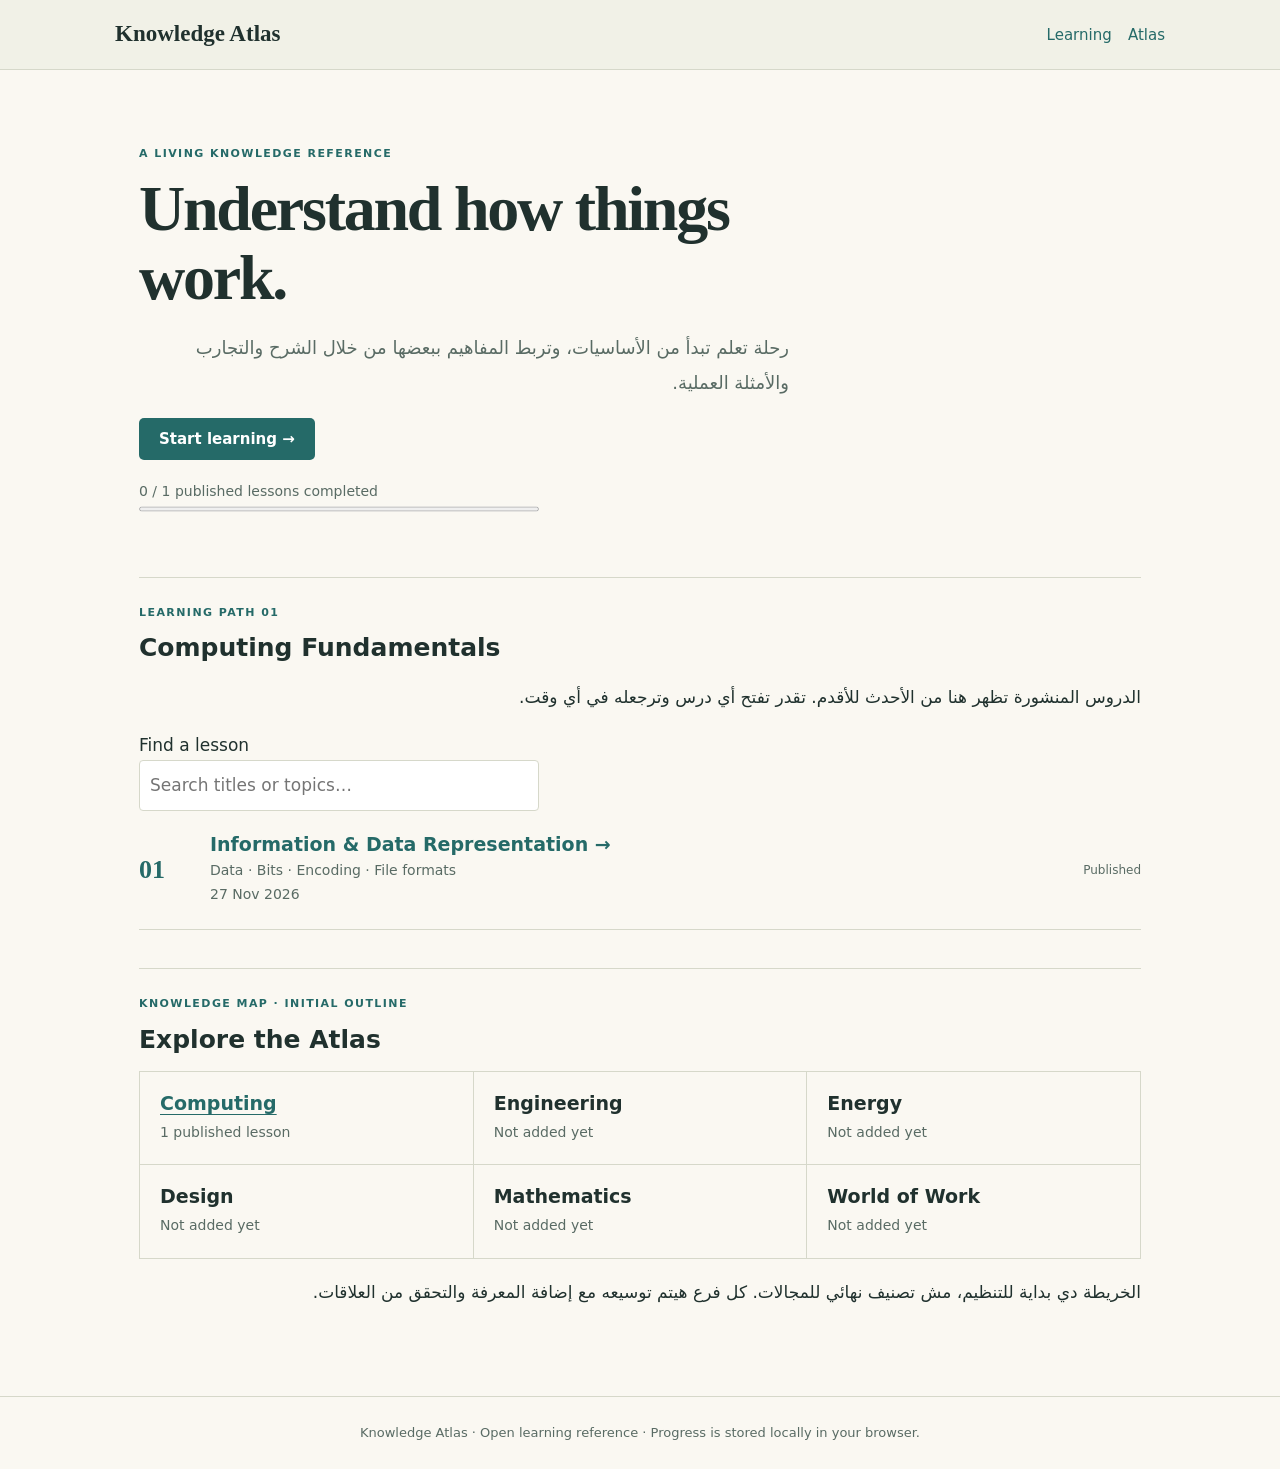
==== index.html @ 77165da5 "Launch Knowledge Atlas reading portal" ====
<!doctype html>
<html lang="en"><head><meta charset="utf-8"><meta name="viewport" content="width=device-width, initial-scale=1"><title>Knowledge Atlas</title><link rel="stylesheet" href="style.css"></head>
<body><header><a class="brand" href="index.html">Knowledge Atlas</a><nav><a href="#lessons">Learning</a> &nbsp; <a href="#atlas">Atlas</a></nav></header>
<main><div class="hero"><p class="eyebrow">A LIVING KNOWLEDGE REFERENCE</p><h1>Understand how things work.</h1><p class="lead" dir="rtl" lang="ar">رحلة تعلم تبدأ من الأساسيات، وتربط المفاهيم ببعضها من خلال الشرح والتجارب والأمثلة العملية.</p><a class="primary" id="continue" href="lessons/information-data.html">Start learning →</a><div class="progress"><span id="progressText">0 / 1 published lessons completed</span><progress id="progress" max="1" value="0"></progress></div></div>
<section id="lessons"><p class="eyebrow">LEARNING PATH 01</p><h2>Computing Fundamentals</h2><p dir="rtl" lang="ar">الدروس المنشورة تظهر هنا من الأحدث للأقدم. تقدر تفتح أي درس وترجعله في أي وقت.</p><label for="search">Find a lesson</label><br><input type="search" id="search" placeholder="Search titles or topics…"><div id="published">
<article class="lesson-row" data-keywords="information data representation bit byte binary encoding utf-8 file format raster vector svg png"><span class="num">01</span><div><h3><a href="lessons/information-data.html">Information & Data Representation →</a></h3><p>Data · Bits · Encoding · File formats</p><p><time datetime="2026-11-27">27 Nov 2026</time></p></div><span class="tag" id="lessonStatus">Published</span></article></div><p id="empty" hidden>No matching published lesson.</p></section>
<section id="atlas"><p class="eyebrow">KNOWLEDGE MAP · INITIAL OUTLINE</p><h2>Explore the Atlas</h2><div class="map"><div><h3><a href="#lessons">Computing</a></h3><p>1 published lesson</p></div><div><h3>Engineering</h3><p>Not added yet</p></div><div><h3>Energy</h3><p>Not added yet</p></div><div><h3>Design</h3><p>Not added yet</p></div><div><h3>Mathematics</h3><p>Not added yet</p></div><div><h3>World of Work</h3><p>Not added yet</p></div></div><p dir="rtl" lang="ar">الخريطة دي بداية للتنظيم، مش تصنيف نهائي للمجالات. كل فرع هيتم توسيعه مع إضافة المعرفة والتحقق من العلاقات.</p></section>
</main><footer>Knowledge Atlas · Open learning reference · Progress is stored locally in your browser.</footer>
<script>try{if(localStorage.getItem('ka:cf01')==='done'){document.querySelector('#progress').value=1;document.querySelector('#progressText').textContent='1 / 1 published lessons completed';document.querySelector('#lessonStatus').textContent='Completed ✓';document.querySelector('#continue').textContent='Revisit lesson →'}}catch(e){}const q=document.querySelector('#search'),rows=[...document.querySelectorAll('.lesson-row')];q.addEventListener('input',()=>{let v=q.value.trim().toLowerCase();for(const r of rows)r.hidden=!(r.textContent+' '+r.dataset.keywords).toLowerCase().includes(v);document.querySelector('#empty').hidden=rows.some(r=>!r.hidden)});</script>
</body></html>
---- style.css ----
:root{color-scheme:light;--ink:#20312e;--muted:#596b64;--paper:#faf8f2;--line:#d6d8ca;--accent:#256a68;--wash:#e8efea;--gold:#ac7833}*{box-sizing:border-box}body{margin:0;background:var(--paper);color:var(--ink);font:17px/1.7 system-ui,"Segoe UI",Tahoma,Arial,sans-serif}a{color:var(--accent);text-underline-offset:4px}a:hover{text-decoration-thickness:2px}header{display:flex;justify-content:space-between;align-items:center;gap:1rem;padding:20px max(24px,calc((100vw - 1050px)/2));border-bottom:1px solid var(--line);background:#f1f1e7}header a{text-decoration:none;font-size:15px}.brand{font:700 23px Georgia,serif;color:var(--ink)}main{max-width:1050px;margin:auto;padding:40px 24px 70px}.lesson{max-width:850px}.eyebrow{letter-spacing:.13em;font-size:11px;font-weight:800;color:var(--accent);margin:0 0 10px}h1,h2,h3{line-height:1.25;margin:0 0 16px}h1{font:700 clamp(38px,6vw,64px)/1.08 Georgia,serif;letter-spacing:-.035em}h2{font-size:25px}h3{font-size:19px}.intro{font-size:19px;color:#41564d;max-width:720px}p[dir=rtl]{text-align:right;line-height:1.95}section{margin-top:38px;padding-top:26px;border-top:1px solid var(--line)}.crumb{font-size:13px;color:var(--muted);margin-bottom:20px}.scene,.compare{display:flex;align-items:center;justify-content:space-around;gap:16px;padding:24px;background:var(--wash);margin:24px 0}.scene>div{text-align:center}.reading{background:#253e36;color:white;padding:12px 18px;border-radius:7px}.reading span{display:block;font-size:10px;letter-spacing:.12em}.reading strong{font:700 32px monospace}.arrow{font-size:25px;color:var(--accent)}small,figcaption{color:var(--muted);font-size:13px}dl{border-left:3px solid var(--accent);padding-left:18px;margin:24px 0}dt{font-weight:750;color:var(--accent)}dd{margin:0 0 16px}.demo{border-block:1px solid var(--line);background:#f1f1e7;padding:20px;margin:24px 0}.bits{display:grid;grid-template-columns:repeat(8,minmax(0,1fr));gap:6px}.bits button{padding:12px 0;font:700 clamp(18px,4vw,29px) monospace;background:#fff;color:var(--ink);border:1px solid #aabbb2;border-radius:4px}.bits button[aria-pressed=true]{background:var(--accent);color:white}.result{font-weight:700}output{font-size:26px;color:var(--accent)}table{border-collapse:collapse;width:100%;font-size:15px}th,td{padding:12px 8px;text-align:left;border-bottom:1px solid var(--line)}th{background:var(--wash)}code{font-family:monospace}figure{margin:0;text-align:center}.compare figure{flex:1}.compare svg,.pixel{width:100%;max-width:130px;aspect-ratio:1;display:block;margin:0 auto 12px}.pixel{background:repeating-linear-gradient(0deg,transparent 0 15px,#faf8f2 15px 16px),repeating-linear-gradient(90deg,transparent 0 15px,#faf8f2 15px 16px);position:relative;width:128px;height:128px}.pixel:before{content:"";position:absolute;inset:0;background:#256a68;clip-path:polygon(25% 12.5%,75% 12.5%,75% 25%,87.5% 25%,87.5% 75%,75% 75%,75% 87.5%,25% 87.5%,25% 75%,12.5% 75%,12.5% 25%,25% 25%);z-index:0}.pixel:after{content:"";position:absolute;inset:0;background:inherit}details{padding:14px 0;border-bottom:1px solid var(--line)}summary{cursor:pointer;font-weight:650}button,.primary{font:650 15px system-ui;background:var(--accent);color:white;border:0;border-radius:5px;padding:12px 20px;cursor:pointer;display:inline-block;text-decoration:none}button:focus-visible,a:focus-visible,summary:focus-visible{outline:3px solid var(--gold);outline-offset:3px}.finish{margin-top:36px;display:flex;align-items:center;gap:18px;flex-wrap:wrap}.finish p{width:100%;margin:0}.hero{padding:35px 0 25px}.hero h1{max-width:700px}.lead{max-width:650px;color:var(--muted);font-size:18px}.lesson-row{display:grid;grid-template-columns:55px 1fr auto;align-items:center;gap:16px;padding:22px 0;border-bottom:1px solid var(--line)}.lesson-row h3{margin:0 0 3px}.lesson-row a{text-decoration:none}.lesson-row p{margin:0;font-size:14px;color:var(--muted)}.num{font:700 26px Georgia,serif;color:var(--accent)}.tag{font-size:12px;color:var(--muted)}.map{display:grid;grid-template-columns:repeat(3,1fr);gap:1px;background:var(--line);border:1px solid var(--line)}.map>div{background:var(--paper);padding:20px}.map h3{margin:0 0 5px}.map p{margin:0;color:var(--muted);font-size:14px}.progress{margin-top:20px;font-size:14px;color:var(--muted)}progress{display:block;width:100%;max-width:400px;height:10px;accent-color:var(--accent)}input[type=search]{font:inherit;max-width:100%;width:400px;padding:10px;border:1px solid var(--line);border-radius:4px;background:white}footer{border-top:1px solid var(--line);padding:25px;text-align:center;font-size:13px;color:var(--muted)}@media(max-width:600px){header{padding:14px 18px}main{padding:25px 18px 50px}.scene{flex-direction:column}.scene .arrow{transform:rotate(90deg)}.map{grid-template-columns:1fr 1fr}.lesson-row{grid-template-columns:35px 1fr}.lesson-row .tag{grid-column:2}.bits{gap:3px}.demo{padding:14px}.compare{padding:12px;gap:8px}th,td{font-size:13px}.hero{padding-top:10px}}
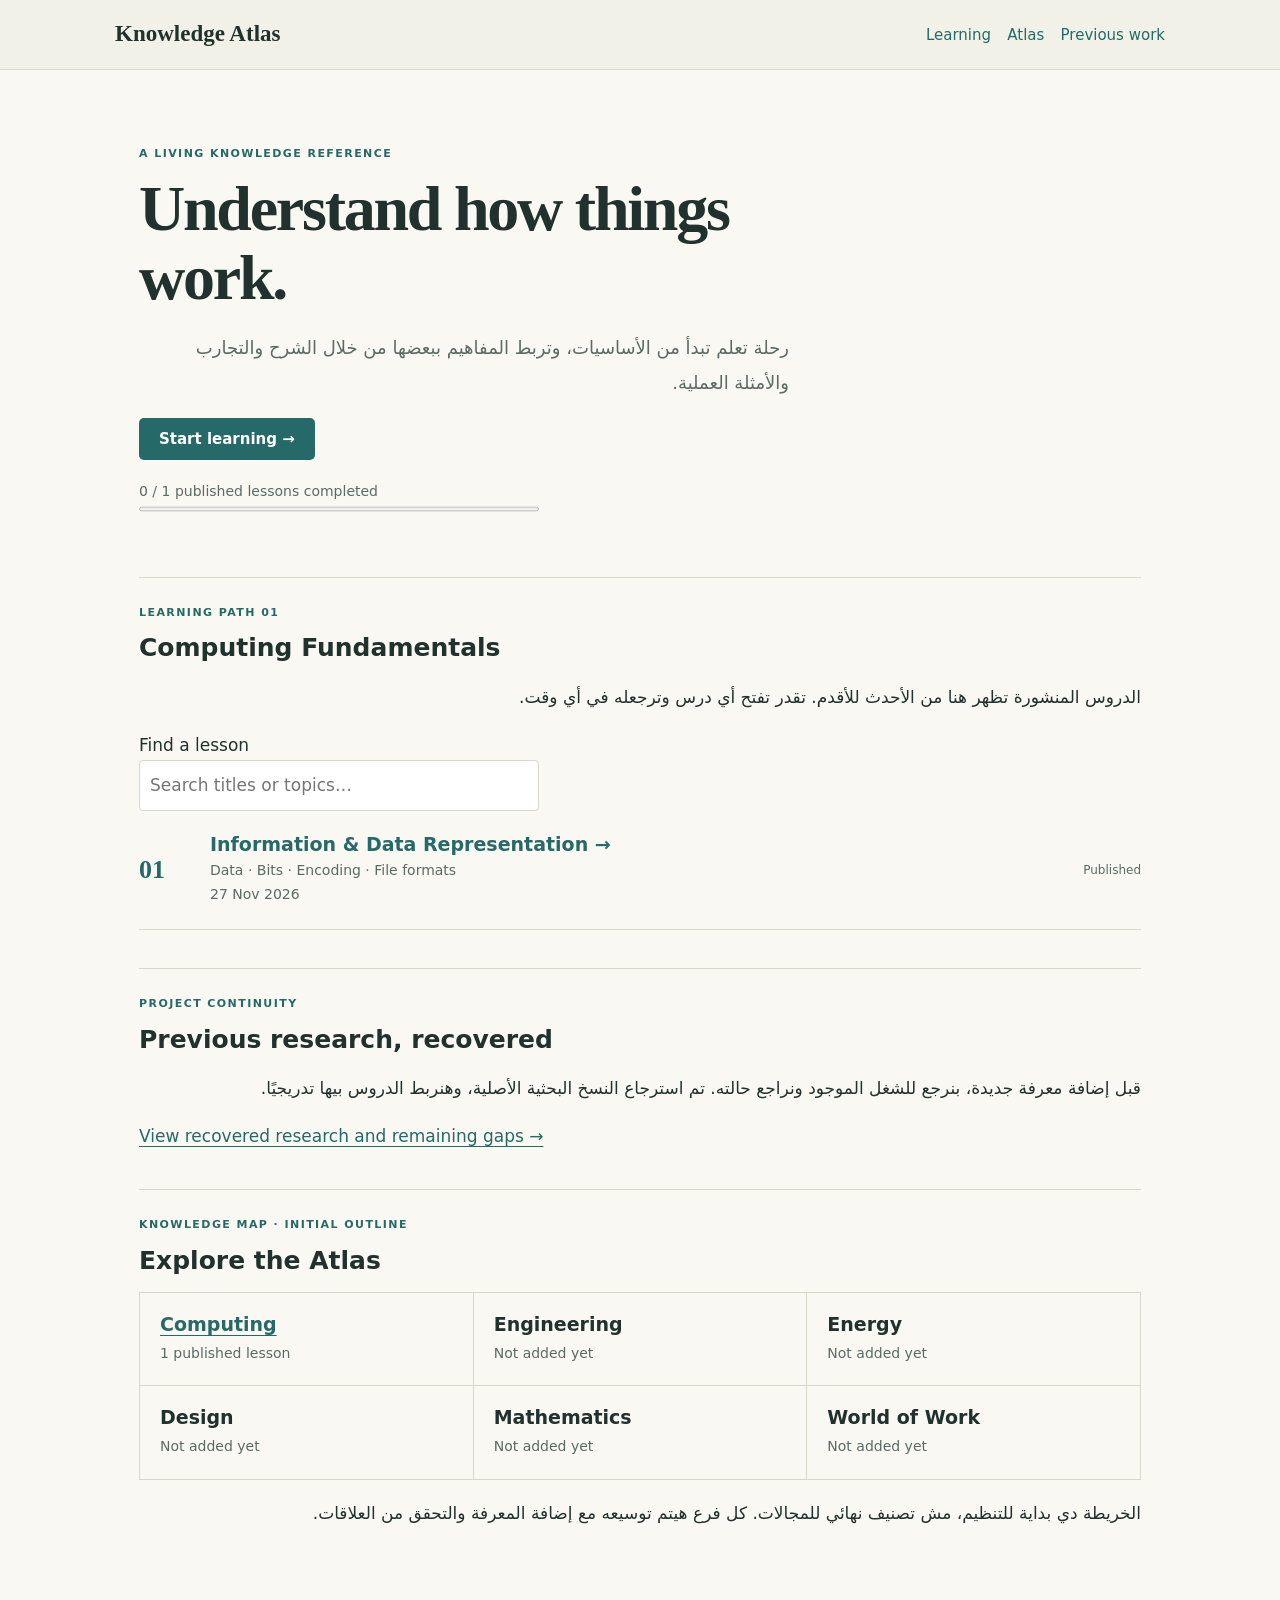
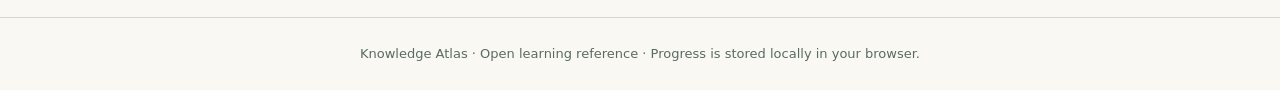
==== commit f2cef645: "Expose continuity record from the learning homepage" ====
--- a/index.html
+++ b/index.html
@@ -1,10 +1,10 @@
 <!doctype html>
 <html lang="en"><head><meta charset="utf-8"><meta name="viewport" content="width=device-width, initial-scale=1"><title>Knowledge Atlas</title><link rel="stylesheet" href="style.css"></head>
-<body><header><a class="brand" href="index.html">Knowledge Atlas</a><nav><a href="#lessons">Learning</a> &nbsp; <a href="#atlas">Atlas</a></nav></header>
+<body><header><a class="brand" href="index.html">Knowledge Atlas</a><nav><a href="#lessons">Learning</a> &nbsp; <a href="#atlas">Atlas</a> &nbsp; <a href="recovery.html">Previous work</a></nav></header>
 <main><div class="hero"><p class="eyebrow">A LIVING KNOWLEDGE REFERENCE</p><h1>Understand how things work.</h1><p class="lead" dir="rtl" lang="ar">رحلة تعلم تبدأ من الأساسيات، وتربط المفاهيم ببعضها من خلال الشرح والتجارب والأمثلة العملية.</p><a class="primary" id="continue" href="lessons/information-data.html">Start learning →</a><div class="progress"><span id="progressText">0 / 1 published lessons completed</span><progress id="progress" max="1" value="0"></progress></div></div>
 <section id="lessons"><p class="eyebrow">LEARNING PATH 01</p><h2>Computing Fundamentals</h2><p dir="rtl" lang="ar">الدروس المنشورة تظهر هنا من الأحدث للأقدم. تقدر تفتح أي درس وترجعله في أي وقت.</p><label for="search">Find a lesson</label><br><input type="search" id="search" placeholder="Search titles or topics…"><div id="published">
 <article class="lesson-row" data-keywords="information data representation bit byte binary encoding utf-8 file format raster vector svg png"><span class="num">01</span><div><h3><a href="lessons/information-data.html">Information & Data Representation →</a></h3><p>Data · Bits · Encoding · File formats</p><p><time datetime="2026-11-27">27 Nov 2026</time></p></div><span class="tag" id="lessonStatus">Published</span></article></div><p id="empty" hidden>No matching published lesson.</p></section>
-<section id="atlas"><p class="eyebrow">KNOWLEDGE MAP · INITIAL OUTLINE</p><h2>Explore the Atlas</h2><div class="map"><div><h3><a href="#lessons">Computing</a></h3><p>1 published lesson</p></div><div><h3>Engineering</h3><p>Not added yet</p></div><div><h3>Energy</h3><p>Not added yet</p></div><div><h3>Design</h3><p>Not added yet</p></div><div><h3>Mathematics</h3><p>Not added yet</p></div><div><h3>World of Work</h3><p>Not added yet</p></div></div><p dir="rtl" lang="ar">الخريطة دي بداية للتنظيم، مش تصنيف نهائي للمجالات. كل فرع هيتم توسيعه مع إضافة المعرفة والتحقق من العلاقات.</p></section>
+<section id="continuity"><p class="eyebrow">PROJECT CONTINUITY</p><h2>Previous research, recovered</h2><p dir="rtl" lang="ar">قبل إضافة معرفة جديدة، بنرجع للشغل الموجود ونراجع حالته. تم استرجاع النسخ البحثية الأصلية، وهنربط الدروس بيها تدريجيًا.</p><a href="recovery.html">View recovered research and remaining gaps →</a></section><section id="atlas"><p class="eyebrow">KNOWLEDGE MAP · INITIAL OUTLINE</p><h2>Explore the Atlas</h2><div class="map"><div><h3><a href="#lessons">Computing</a></h3><p>1 published lesson</p></div><div><h3>Engineering</h3><p>Not added yet</p></div><div><h3>Energy</h3><p>Not added yet</p></div><div><h3>Design</h3><p>Not added yet</p></div><div><h3>Mathematics</h3><p>Not added yet</p></div><div><h3>World of Work</h3><p>Not added yet</p></div></div><p dir="rtl" lang="ar">الخريطة دي بداية للتنظيم، مش تصنيف نهائي للمجالات. كل فرع هيتم توسيعه مع إضافة المعرفة والتحقق من العلاقات.</p></section>
 </main><footer>Knowledge Atlas · Open learning reference · Progress is stored locally in your browser.</footer>
 <script>try{if(localStorage.getItem('ka:cf01')==='done'){document.querySelector('#progress').value=1;document.querySelector('#progressText').textContent='1 / 1 published lessons completed';document.querySelector('#lessonStatus').textContent='Completed ✓';document.querySelector('#continue').textContent='Revisit lesson →'}}catch(e){}const q=document.querySelector('#search'),rows=[...document.querySelectorAll('.lesson-row')];q.addEventListener('input',()=>{let v=q.value.trim().toLowerCase();for(const r of rows)r.hidden=!(r.textContent+' '+r.dataset.keywords).toLowerCase().includes(v);document.querySelector('#empty').hidden=rows.some(r=>!r.hidden)});</script>
 </body></html>
--- a/style.css
+++ b/style.css
@@ -1 +1,2 @@
-:root{color-scheme:light;--ink:#20312e;--muted:#596b64;--paper:#faf8f2;--line:#d6d8ca;--accent:#256a68;--wash:#e8efea;--gold:#ac7833}*{box-sizing:border-box}body{margin:0;background:var(--paper);color:var(--ink);font:17px/1.7 system-ui,"Segoe UI",Tahoma,Arial,sans-serif}a{color:var(--accent);text-underline-offset:4px}a:hover{text-decoration-thickness:2px}header{display:flex;justify-content:space-between;align-items:center;gap:1rem;padding:20px max(24px,calc((100vw - 1050px)/2));border-bottom:1px solid var(--line);background:#f1f1e7}header a{text-decoration:none;font-size:15px}.brand{font:700 23px Georgia,serif;color:var(--ink)}main{max-width:1050px;margin:auto;padding:40px 24px 70px}.lesson{max-width:850px}.eyebrow{letter-spacing:.13em;font-size:11px;font-weight:800;color:var(--accent);margin:0 0 10px}h1,h2,h3{line-height:1.25;margin:0 0 16px}h1{font:700 clamp(38px,6vw,64px)/1.08 Georgia,serif;letter-spacing:-.035em}h2{font-size:25px}h3{font-size:19px}.intro{font-size:19px;color:#41564d;max-width:720px}p[dir=rtl]{text-align:right;line-height:1.95}section{margin-top:38px;padding-top:26px;border-top:1px solid var(--line)}.crumb{font-size:13px;color:var(--muted);margin-bottom:20px}.scene,.compare{display:flex;align-items:center;justify-content:space-around;gap:16px;padding:24px;background:var(--wash);margin:24px 0}.scene>div{text-align:center}.reading{background:#253e36;color:white;padding:12px 18px;border-radius:7px}.reading span{display:block;font-size:10px;letter-spacing:.12em}.reading strong{font:700 32px monospace}.arrow{font-size:25px;color:var(--accent)}small,figcaption{color:var(--muted);font-size:13px}dl{border-left:3px solid var(--accent);padding-left:18px;margin:24px 0}dt{font-weight:750;color:var(--accent)}dd{margin:0 0 16px}.demo{border-block:1px solid var(--line);background:#f1f1e7;padding:20px;margin:24px 0}.bits{display:grid;grid-template-columns:repeat(8,minmax(0,1fr));gap:6px}.bits button{padding:12px 0;font:700 clamp(18px,4vw,29px) monospace;background:#fff;color:var(--ink);border:1px solid #aabbb2;border-radius:4px}.bits button[aria-pressed=true]{background:var(--accent);color:white}.result{font-weight:700}output{font-size:26px;color:var(--accent)}table{border-collapse:collapse;width:100%;font-size:15px}th,td{padding:12px 8px;text-align:left;border-bottom:1px solid var(--line)}th{background:var(--wash)}code{font-family:monospace}figure{margin:0;text-align:center}.compare figure{flex:1}.compare svg,.pixel{width:100%;max-width:130px;aspect-ratio:1;display:block;margin:0 auto 12px}.pixel{background:repeating-linear-gradient(0deg,transparent 0 15px,#faf8f2 15px 16px),repeating-linear-gradient(90deg,transparent 0 15px,#faf8f2 15px 16px);position:relative;width:128px;height:128px}.pixel:before{content:"";position:absolute;inset:0;background:#256a68;clip-path:polygon(25% 12.5%,75% 12.5%,75% 25%,87.5% 25%,87.5% 75%,75% 75%,75% 87.5%,25% 87.5%,25% 75%,12.5% 75%,12.5% 25%,25% 25%);z-index:0}.pixel:after{content:"";position:absolute;inset:0;background:inherit}details{padding:14px 0;border-bottom:1px solid var(--line)}summary{cursor:pointer;font-weight:650}button,.primary{font:650 15px system-ui;background:var(--accent);color:white;border:0;border-radius:5px;padding:12px 20px;cursor:pointer;display:inline-block;text-decoration:none}button:focus-visible,a:focus-visible,summary:focus-visible{outline:3px solid var(--gold);outline-offset:3px}.finish{margin-top:36px;display:flex;align-items:center;gap:18px;flex-wrap:wrap}.finish p{width:100%;margin:0}.hero{padding:35px 0 25px}.hero h1{max-width:700px}.lead{max-width:650px;color:var(--muted);font-size:18px}.lesson-row{display:grid;grid-template-columns:55px 1fr auto;align-items:center;gap:16px;padding:22px 0;border-bottom:1px solid var(--line)}.lesson-row h3{margin:0 0 3px}.lesson-row a{text-decoration:none}.lesson-row p{margin:0;font-size:14px;color:var(--muted)}.num{font:700 26px Georgia,serif;color:var(--accent)}.tag{font-size:12px;color:var(--muted)}.map{display:grid;grid-template-columns:repeat(3,1fr);gap:1px;background:var(--line);border:1px solid var(--line)}.map>div{background:var(--paper);padding:20px}.map h3{margin:0 0 5px}.map p{margin:0;color:var(--muted);font-size:14px}.progress{margin-top:20px;font-size:14px;color:var(--muted)}progress{display:block;width:100%;max-width:400px;height:10px;accent-color:var(--accent)}input[type=search]{font:inherit;max-width:100%;width:400px;padding:10px;border:1px solid var(--line);border-radius:4px;background:white}footer{border-top:1px solid var(--line);padding:25px;text-align:center;font-size:13px;color:var(--muted)}@media(max-width:600px){header{padding:14px 18px}main{padding:25px 18px 50px}.scene{flex-direction:column}.scene .arrow{transform:rotate(90deg)}.map{grid-template-columns:1fr 1fr}.lesson-row{grid-template-columns:35px 1fr}.lesson-row .tag{grid-column:2}.bits{gap:3px}.demo{padding:14px}.compare{padding:12px;gap:8px}th,td{font-size:13px}.hero{padding-top:10px}}+:root{color-scheme:light;--ink:#20312e;--muted:#596b64;--paper:#faf8f2;--line:#d6d8ca;--accent:#256a68;--wash:#e8efea;--gold:#ac7833}*{box-sizing:border-box}body{margin:0;background:var(--paper);color:var(--ink);font:17px/1.7 system-ui,"Segoe UI",Tahoma,Arial,sans-serif}a{color:var(--accent);text-underline-offset:4px}a:hover{text-decoration-thickness:2px}header{display:flex;justify-content:space-between;align-items:center;gap:1rem;padding:20px max(24px,calc((100vw - 1050px)/2));border-bottom:1px solid var(--line);background:#f1f1e7}header a{text-decoration:none;font-size:15px}.brand{font:700 23px Georgia,serif;color:var(--ink)}main{max-width:1050px;margin:auto;padding:40px 24px 70px}.lesson{max-width:850px}.eyebrow{letter-spacing:.13em;font-size:11px;font-weight:800;color:var(--accent);margin:0 0 10px}h1,h2,h3{line-height:1.25;margin:0 0 16px}h1{font:700 clamp(38px,6vw,64px)/1.08 Georgia,serif;letter-spacing:-.035em}h2{font-size:25px}h3{font-size:19px}.intro{font-size:19px;color:#41564d;max-width:720px}p[dir=rtl]{text-align:right;line-height:1.95}section{margin-top:38px;padding-top:26px;border-top:1px solid var(--line)}.crumb{font-size:13px;color:var(--muted);margin-bottom:20px}.scene,.compare{display:flex;align-items:center;justify-content:space-around;gap:16px;padding:24px;background:var(--wash);margin:24px 0}.scene>div{text-align:center}.reading{background:#253e36;color:white;padding:12px 18px;border-radius:7px}.reading span{display:block;font-size:10px;letter-spacing:.12em}.reading strong{font:700 32px monospace}.arrow{font-size:25px;color:var(--accent)}small,figcaption{color:var(--muted);font-size:13px}dl{border-left:3px solid var(--accent);padding-left:18px;margin:24px 0}dt{font-weight:750;color:var(--accent)}dd{margin:0 0 16px}.demo{border-block:1px solid var(--line);background:#f1f1e7;padding:20px;margin:24px 0}.bits{display:grid;grid-template-columns:repeat(8,minmax(0,1fr));gap:6px}.bits button{padding:12px 0;font:700 clamp(18px,4vw,29px) monospace;background:#fff;color:var(--ink);border:1px solid #aabbb2;border-radius:4px}.bits button[aria-pressed=true]{background:var(--accent);color:white}.result{font-weight:700}output{font-size:26px;color:var(--accent)}table{border-collapse:collapse;width:100%;font-size:15px}th,td{padding:12px 8px;text-align:left;border-bottom:1px solid var(--line)}th{background:var(--wash)}code{font-family:monospace}figure{margin:0;text-align:center}.compare figure{flex:1}.compare svg,.pixel{width:100%;max-width:130px;aspect-ratio:1;display:block;margin:0 auto 12px}.pixel{background:repeating-linear-gradient(0deg,transparent 0 15px,#faf8f2 15px 16px),repeating-linear-gradient(90deg,transparent 0 15px,#faf8f2 15px 16px);position:relative;width:128px;height:128px}.pixel:before{content:"";position:absolute;inset:0;background:#256a68;clip-path:polygon(25% 12.5%,75% 12.5%,75% 25%,87.5% 25%,87.5% 75%,75% 75%,75% 87.5%,25% 87.5%,25% 75%,12.5% 75%,12.5% 25%,25% 25%);z-index:0}.pixel:after{content:"";position:absolute;inset:0;background:inherit}details{padding:14px 0;border-bottom:1px solid var(--line)}summary{cursor:pointer;font-weight:650}button,.primary{font:650 15px system-ui;background:var(--accent);color:white;border:0;border-radius:5px;padding:12px 20px;cursor:pointer;display:inline-block;text-decoration:none}button:focus-visible,a:focus-visible,summary:focus-visible{outline:3px solid var(--gold);outline-offset:3px}.finish{margin-top:36px;display:flex;align-items:center;gap:18px;flex-wrap:wrap}.finish p{width:100%;margin:0}.hero{padding:35px 0 25px}.hero h1{max-width:700px}.lead{max-width:650px;color:var(--muted);font-size:18px}.lesson-row{display:grid;grid-template-columns:55px 1fr auto;align-items:center;gap:16px;padding:22px 0;border-bottom:1px solid var(--line)}.lesson-row h3{margin:0 0 3px}.lesson-row a{text-decoration:none}.lesson-row p{margin:0;font-size:14px;color:var(--muted)}.num{font:700 26px Georgia,serif;color:var(--accent)}.tag{font-size:12px;color:var(--muted)}.map{display:grid;grid-template-columns:repeat(3,1fr);gap:1px;background:var(--line);border:1px solid var(--line)}.map>div{background:var(--paper);padding:20px}.map h3{margin:0 0 5px}.map p{margin:0;color:var(--muted);font-size:14px}.progress{margin-top:20px;font-size:14px;color:var(--muted)}progress{display:block;width:100%;max-width:400px;height:10px;accent-color:var(--accent)}input[type=search]{font:inherit;max-width:100%;width:400px;padding:10px;border:1px solid var(--line);border-radius:4px;background:white}footer{border-top:1px solid var(--line);padding:25px;text-align:center;font-size:13px;color:var(--muted)}@media(max-width:600px){header{padding:14px 18px}main{padding:25px 18px 50px}.scene{flex-direction:column}.scene .arrow{transform:rotate(90deg)}.map{grid-template-columns:1fr 1fr}.lesson-row{grid-template-columns:35px 1fr}.lesson-row .tag{grid-column:2}.bits{gap:3px}.demo{padding:14px}.compare{padding:12px;gap:8px}th,td{font-size:13px}.hero{padding-top:10px}}
+[hidden]{display:none!important}
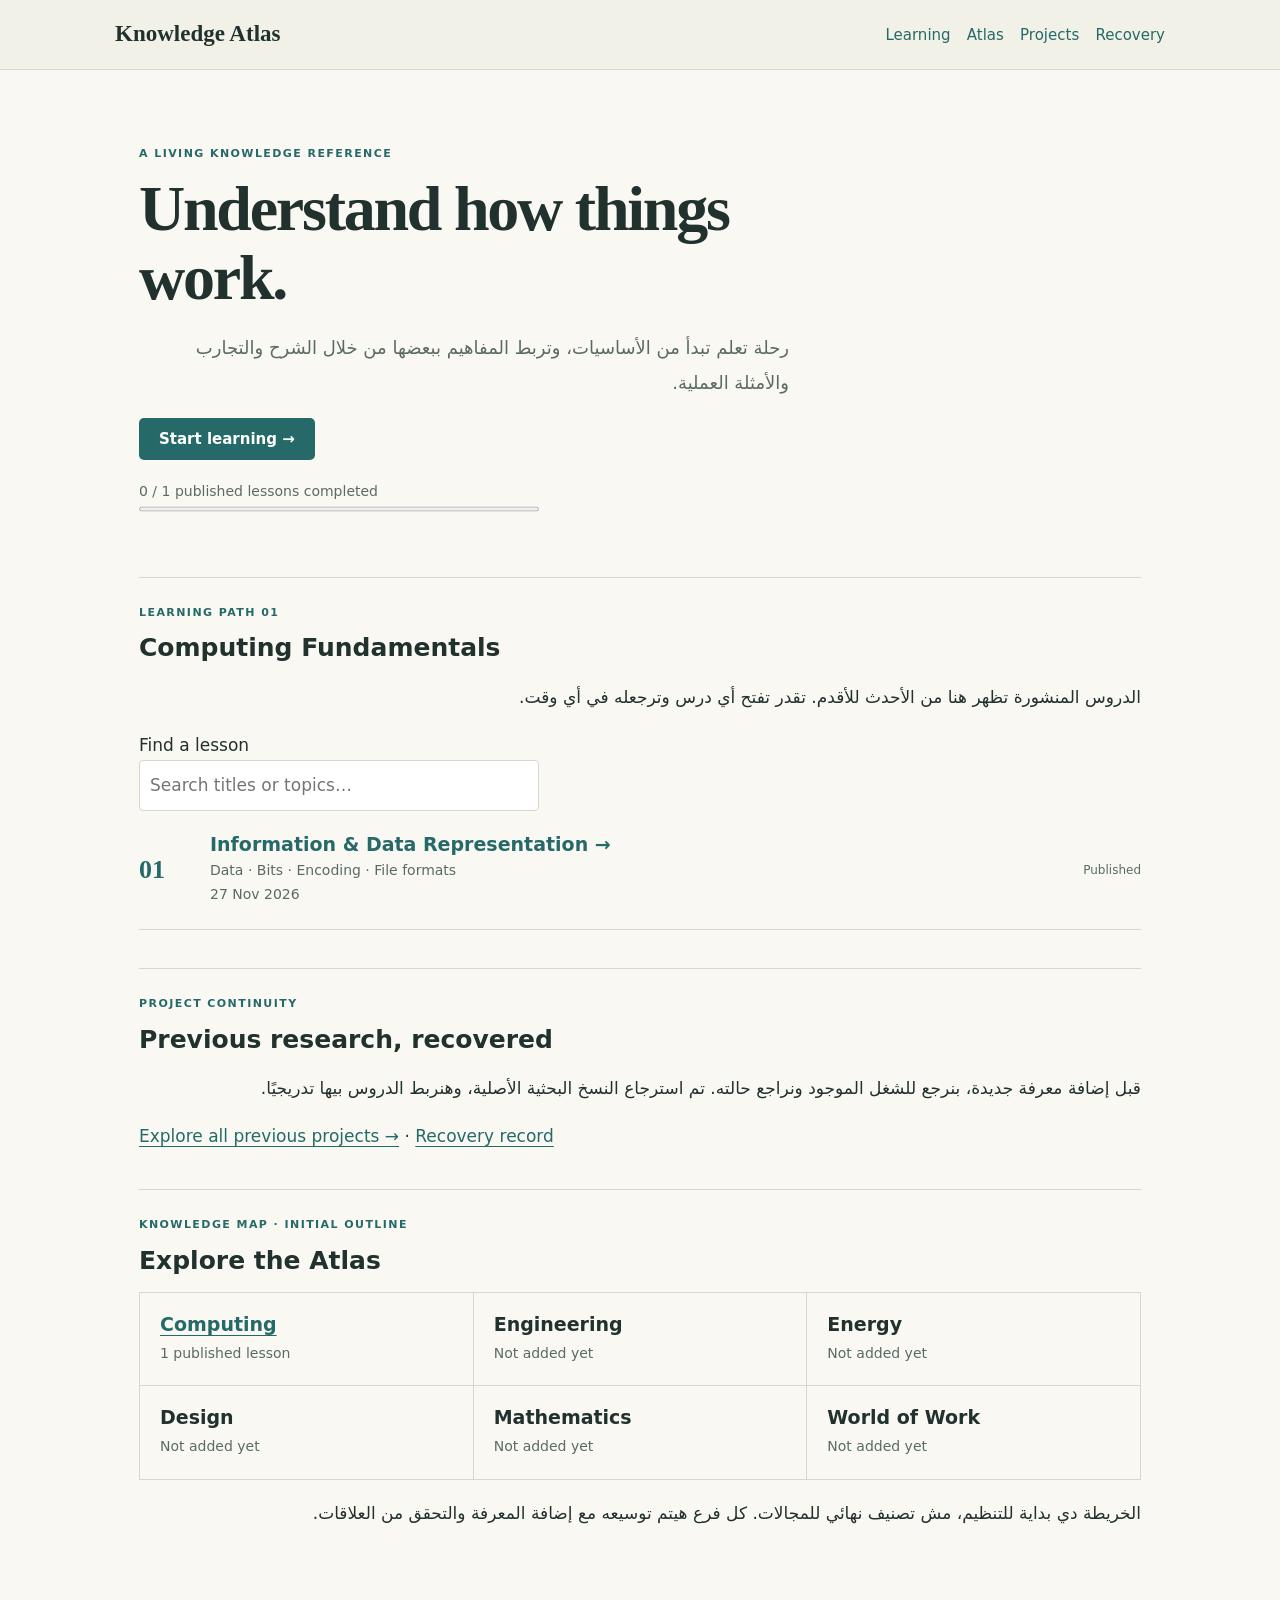
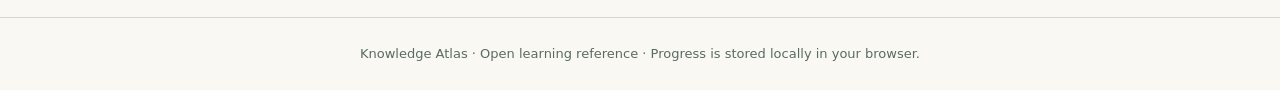
==== commit 63376365: "Publish project history directory with searchable milestones and pinned evidence links" ====
--- a/index.html
+++ b/index.html
@@ -1,10 +1,10 @@
 <!doctype html>
 <html lang="en"><head><meta charset="utf-8"><meta name="viewport" content="width=device-width, initial-scale=1"><title>Knowledge Atlas</title><link rel="stylesheet" href="style.css"></head>
-<body><header><a class="brand" href="index.html">Knowledge Atlas</a><nav><a href="#lessons">Learning</a> &nbsp; <a href="#atlas">Atlas</a> &nbsp; <a href="recovery.html">Previous work</a></nav></header>
+<body><header><a class="brand" href="index.html">Knowledge Atlas</a><nav><a href="#lessons">Learning</a> &nbsp; <a href="#atlas">Atlas</a> &nbsp; <a href="projects.html">Projects</a> &nbsp; <a href="recovery.html">Recovery</a></nav></header>
 <main><div class="hero"><p class="eyebrow">A LIVING KNOWLEDGE REFERENCE</p><h1>Understand how things work.</h1><p class="lead" dir="rtl" lang="ar">رحلة تعلم تبدأ من الأساسيات، وتربط المفاهيم ببعضها من خلال الشرح والتجارب والأمثلة العملية.</p><a class="primary" id="continue" href="lessons/information-data.html">Start learning →</a><div class="progress"><span id="progressText">0 / 1 published lessons completed</span><progress id="progress" max="1" value="0"></progress></div></div>
 <section id="lessons"><p class="eyebrow">LEARNING PATH 01</p><h2>Computing Fundamentals</h2><p dir="rtl" lang="ar">الدروس المنشورة تظهر هنا من الأحدث للأقدم. تقدر تفتح أي درس وترجعله في أي وقت.</p><label for="search">Find a lesson</label><br><input type="search" id="search" placeholder="Search titles or topics…"><div id="published">
 <article class="lesson-row" data-keywords="information data representation bit byte binary encoding utf-8 file format raster vector svg png"><span class="num">01</span><div><h3><a href="lessons/information-data.html">Information & Data Representation →</a></h3><p>Data · Bits · Encoding · File formats</p><p><time datetime="2026-11-27">27 Nov 2026</time></p></div><span class="tag" id="lessonStatus">Published</span></article></div><p id="empty" hidden>No matching published lesson.</p></section>
-<section id="continuity"><p class="eyebrow">PROJECT CONTINUITY</p><h2>Previous research, recovered</h2><p dir="rtl" lang="ar">قبل إضافة معرفة جديدة، بنرجع للشغل الموجود ونراجع حالته. تم استرجاع النسخ البحثية الأصلية، وهنربط الدروس بيها تدريجيًا.</p><a href="recovery.html">View recovered research and remaining gaps →</a></section><section id="atlas"><p class="eyebrow">KNOWLEDGE MAP · INITIAL OUTLINE</p><h2>Explore the Atlas</h2><div class="map"><div><h3><a href="#lessons">Computing</a></h3><p>1 published lesson</p></div><div><h3>Engineering</h3><p>Not added yet</p></div><div><h3>Energy</h3><p>Not added yet</p></div><div><h3>Design</h3><p>Not added yet</p></div><div><h3>Mathematics</h3><p>Not added yet</p></div><div><h3>World of Work</h3><p>Not added yet</p></div></div><p dir="rtl" lang="ar">الخريطة دي بداية للتنظيم، مش تصنيف نهائي للمجالات. كل فرع هيتم توسيعه مع إضافة المعرفة والتحقق من العلاقات.</p></section>
+<section id="continuity"><p class="eyebrow">PROJECT CONTINUITY</p><h2>Previous research, recovered</h2><p dir="rtl" lang="ar">قبل إضافة معرفة جديدة، بنرجع للشغل الموجود ونراجع حالته. تم استرجاع النسخ البحثية الأصلية، وهنربط الدروس بيها تدريجيًا.</p><a href="projects.html">Explore all previous projects →</a> · <a href="recovery.html">Recovery record</a></section><section id="atlas"><p class="eyebrow">KNOWLEDGE MAP · INITIAL OUTLINE</p><h2>Explore the Atlas</h2><div class="map"><div><h3><a href="#lessons">Computing</a></h3><p>1 published lesson</p></div><div><h3>Engineering</h3><p>Not added yet</p></div><div><h3>Energy</h3><p>Not added yet</p></div><div><h3>Design</h3><p>Not added yet</p></div><div><h3>Mathematics</h3><p>Not added yet</p></div><div><h3>World of Work</h3><p>Not added yet</p></div></div><p dir="rtl" lang="ar">الخريطة دي بداية للتنظيم، مش تصنيف نهائي للمجالات. كل فرع هيتم توسيعه مع إضافة المعرفة والتحقق من العلاقات.</p></section>
 </main><footer>Knowledge Atlas · Open learning reference · Progress is stored locally in your browser.</footer>
 <script>try{if(localStorage.getItem('ka:cf01')==='done'){document.querySelector('#progress').value=1;document.querySelector('#progressText').textContent='1 / 1 published lessons completed';document.querySelector('#lessonStatus').textContent='Completed ✓';document.querySelector('#continue').textContent='Revisit lesson →'}}catch(e){}const q=document.querySelector('#search'),rows=[...document.querySelectorAll('.lesson-row')];q.addEventListener('input',()=>{let v=q.value.trim().toLowerCase();for(const r of rows)r.hidden=!(r.textContent+' '+r.dataset.keywords).toLowerCase().includes(v);document.querySelector('#empty').hidden=rows.some(r=>!r.hidden)});</script>
 </body></html>
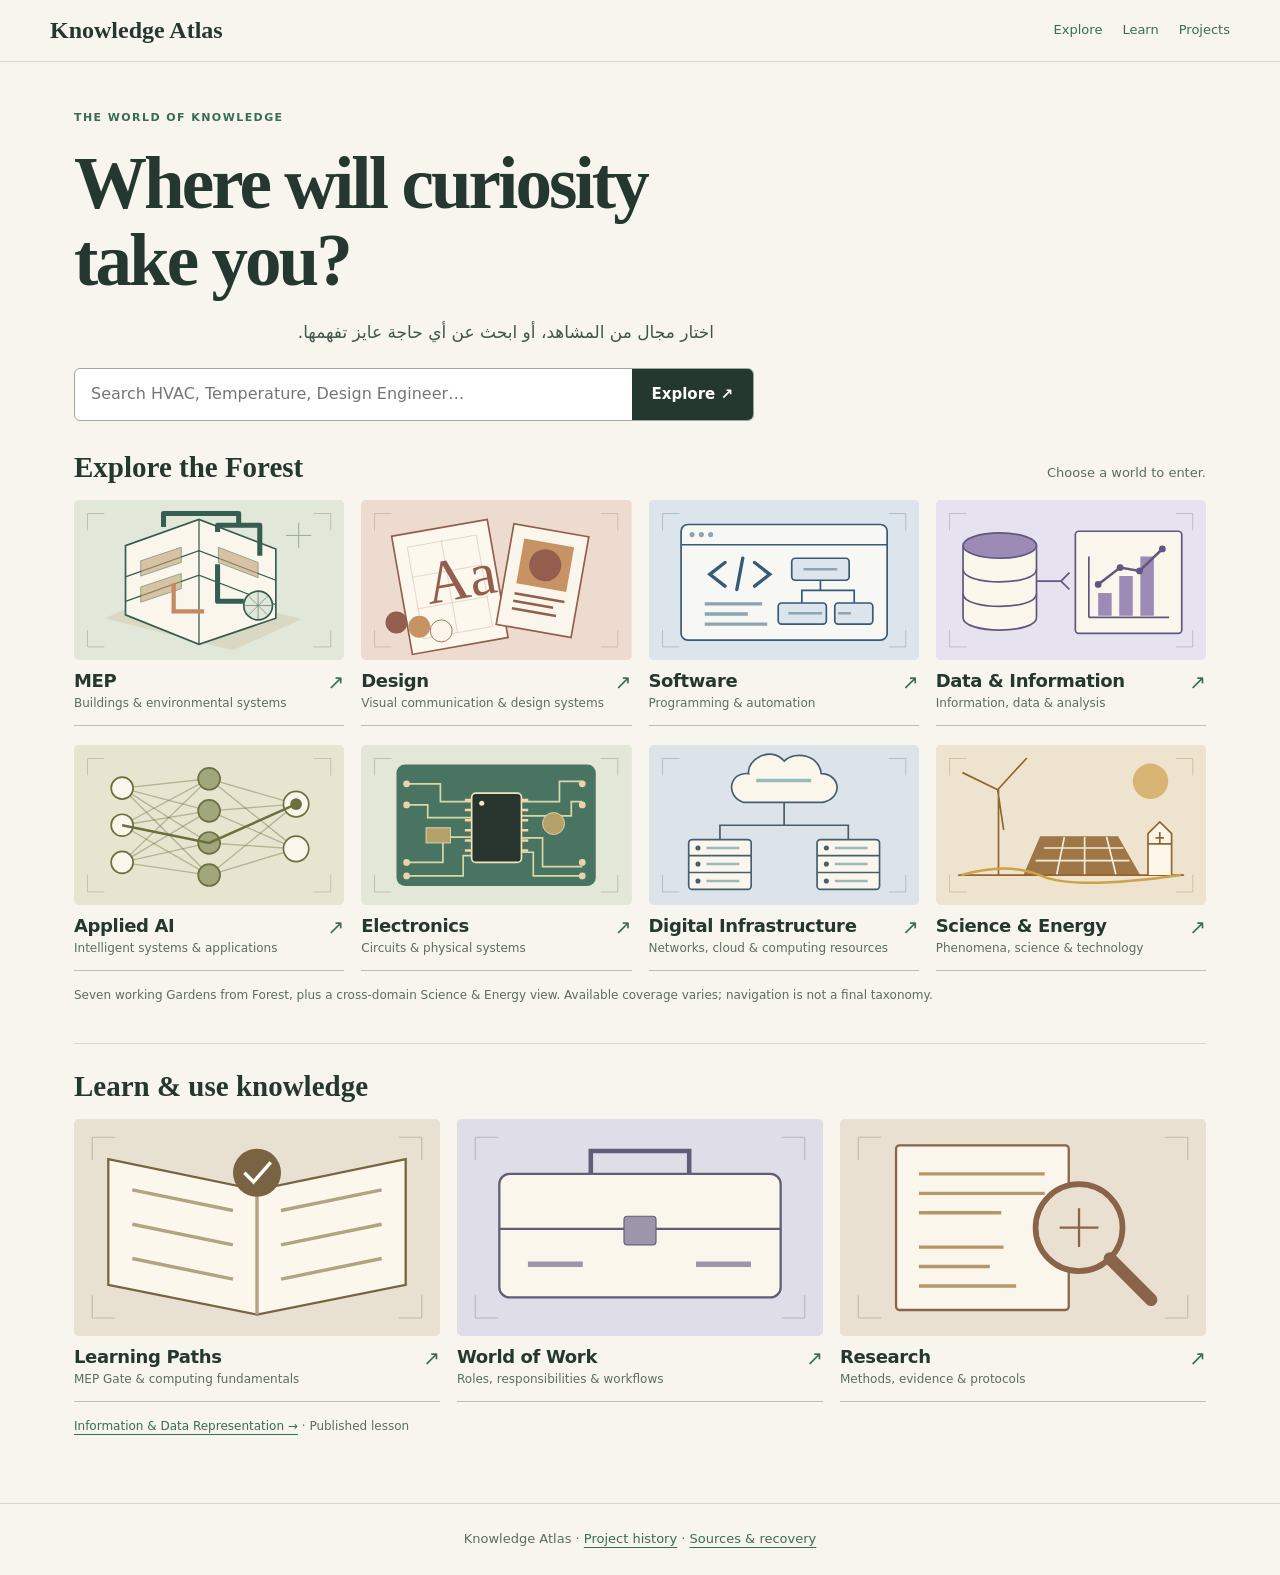
==== commit 907b4d75: "Replace text-heavy entry with illustrated Forest navigation and visual HVAC entry paths" ====
--- a/index.html
+++ b/index.html
@@ -1,10 +1 @@
-<!doctype html>
-<html lang="en"><head><meta charset="utf-8"><meta name="viewport" content="width=device-width, initial-scale=1"><title>Knowledge Atlas</title><link rel="stylesheet" href="style.css"></head>
-<body><header><a class="brand" href="index.html">Knowledge Atlas</a><nav><a href="#lessons">Learning</a> &nbsp; <a href="#atlas">Atlas</a> &nbsp; <a href="projects.html">Projects</a> &nbsp; <a href="recovery.html">Recovery</a></nav></header>
-<main><div class="hero"><p class="eyebrow">A LIVING KNOWLEDGE REFERENCE</p><h1>Understand how things work.</h1><p class="lead" dir="rtl" lang="ar">رحلة تعلم تبدأ من الأساسيات، وتربط المفاهيم ببعضها من خلال الشرح والتجارب والأمثلة العملية.</p><a class="primary" id="continue" href="lessons/information-data.html">Start learning →</a><div class="progress"><span id="progressText">0 / 1 published lessons completed</span><progress id="progress" max="1" value="0"></progress></div></div>
-<section id="lessons"><p class="eyebrow">LEARNING PATH 01</p><h2>Computing Fundamentals</h2><p dir="rtl" lang="ar">الدروس المنشورة تظهر هنا من الأحدث للأقدم. تقدر تفتح أي درس وترجعله في أي وقت.</p><label for="search">Find a lesson</label><br><input type="search" id="search" placeholder="Search titles or topics…"><div id="published">
-<article class="lesson-row" data-keywords="information data representation bit byte binary encoding utf-8 file format raster vector svg png"><span class="num">01</span><div><h3><a href="lessons/information-data.html">Information & Data Representation →</a></h3><p>Data · Bits · Encoding · File formats</p><p><time datetime="2026-11-27">27 Nov 2026</time></p></div><span class="tag" id="lessonStatus">Published</span></article></div><p id="empty" hidden>No matching published lesson.</p></section>
-<section id="continuity"><p class="eyebrow">PROJECT CONTINUITY</p><h2>Previous research, recovered</h2><p dir="rtl" lang="ar">قبل إضافة معرفة جديدة، بنرجع للشغل الموجود ونراجع حالته. تم استرجاع النسخ البحثية الأصلية، وهنربط الدروس بيها تدريجيًا.</p><a href="projects.html">Explore all previous projects →</a> · <a href="recovery.html">Recovery record</a></section><section id="atlas"><p class="eyebrow">KNOWLEDGE MAP · INITIAL OUTLINE</p><h2>Explore the Atlas</h2><div class="map"><div><h3><a href="#lessons">Computing</a></h3><p>1 published lesson</p></div><div><h3>Engineering</h3><p>Not added yet</p></div><div><h3>Energy</h3><p>Not added yet</p></div><div><h3>Design</h3><p>Not added yet</p></div><div><h3>Mathematics</h3><p>Not added yet</p></div><div><h3>World of Work</h3><p>Not added yet</p></div></div><p dir="rtl" lang="ar">الخريطة دي بداية للتنظيم، مش تصنيف نهائي للمجالات. كل فرع هيتم توسيعه مع إضافة المعرفة والتحقق من العلاقات.</p></section>
-</main><footer>Knowledge Atlas · Open learning reference · Progress is stored locally in your browser.</footer>
-<script>try{if(localStorage.getItem('ka:cf01')==='done'){document.querySelector('#progress').value=1;document.querySelector('#progressText').textContent='1 / 1 published lessons completed';document.querySelector('#lessonStatus').textContent='Completed ✓';document.querySelector('#continue').textContent='Revisit lesson →'}}catch(e){}const q=document.querySelector('#search'),rows=[...document.querySelectorAll('.lesson-row')];q.addEventListener('input',()=>{let v=q.value.trim().toLowerCase();for(const r of rows)r.hidden=!(r.textContent+' '+r.dataset.keywords).toLowerCase().includes(v);document.querySelector('#empty').hidden=rows.some(r=>!r.hidden)});</script>
-</body></html>+<!doctype html><html lang="en"><head><meta charset="utf-8"><meta name="viewport" content="width=device-width, initial-scale=1"><title>Explore · Knowledge Atlas</title><link rel="stylesheet" href="style.css"><link rel="stylesheet" href="visual-navigation.css"></head><body><header><a class="brand" href="index.html">Knowledge Atlas</a><nav><a href="index.html#atlas">Explore</a><a href="index.html#lessons">Learn</a><a href="projects.html">Projects</a></nav></header><main><div class="hero"><p class="eyebrow">THE WORLD OF KNOWLEDGE</p><h1>Where will curiosity<br>take you?</h1><p class="intro" lang="ar" dir="rtl">اختار مجال من المشاهد، أو ابحث عن أي حاجة عايز تفهمها.</p><form class="search" action="explore.html" method="get" role="search"><input type="search" name="q" aria-label="Search the Atlas" placeholder="Search HVAC, Temperature, Design Engineer…"><button type="submit">Explore ↗</button></form></div><div id="atlas"><div class="section-head"><h2>Explore the Forest</h2><p>Choose a world to enter.</p></div><div class="visual-grid"><a class="visual " href="fields.html?field=mep"><div class="visual-art"><svg viewBox="0 0 320 190" aria-hidden="true" focusable="false" style="--bg:#e1e8d9;--i:#355d50;--a:#c1a274"><rect width="320" height="190" fill="var(--bg)"/><path d="M16 16h20m-20 0v20m288-20h-20m20 0v20M16 174h20m-20 0v-20m288 20h-20m20 0v-20" stroke="var(--i)" opacity=".32" fill="none"/><path d="M36 140 120 105 270 141 188 178Z" fill="var(--a)" opacity=".23"/><path d="M61 136V54l87-31 91 35v82l-91 31Z" fill="#faf6eb" stroke="var(--i)" stroke-width="2"/><path d="M148 23v148M61 91l87-31 91 35M61 120l87-31 91 35" fill="none" stroke="var(--i)" stroke-width="1.5"/><path d="M79 72l48-16v18L79 90ZM79 103l48-16v18l-48 16ZM171 56l47 18v18l-47-18Z" fill="var(--a)" opacity=".6" stroke="var(--i)"/><path d="M106 32V16h89v17m-25 5v-8h50v36m-50 10v44h31" fill="none" stroke="var(--i)" stroke-width="6" stroke-linejoin="round"/><path d="M154 132h-36v-33" stroke="#c18a62" stroke-width="5" fill="none"/><circle cx="218" cy="125" r="17" fill="var(--bg)" stroke="var(--i)" stroke-width="2"/><path d="M218 109v32m-16-16h32m-27-11 22 22m0-22-22 22" stroke="var(--i)" opacity=".65"/><path d="M251 42h30m-15-15v30" stroke="var(--i)" opacity=".5"/></svg></div><div class="tile-text"><div><h3>MEP</h3><p>Buildings & environmental systems</p></div><span class="go" aria-hidden="true">↗</span></div></a><a class="visual " href="fields.html?field=design"><div class="visual-art"><svg viewBox="0 0 320 190" aria-hidden="true" focusable="false" style="--bg:#eedbd0;--i:#935e4e;--a:#c89364"><rect width="320" height="190" fill="var(--bg)"/><path d="M16 16h20m-20 0v20m288-20h-20m20 0v20M16 174h20m-20 0v-20m288 20h-20m20 0v-20" stroke="var(--i)" opacity=".32" fill="none"/><g transform="rotate(-10 150 95)"><rect x="47" y="24" width="115" height="142" fill="#fcf8ee" stroke="var(--i)" stroke-width="2"/><path d="M63 40h83v110H63zM63 76h83M63 114h83M104 40v110" fill="none" stroke="var(--i)" opacity=".25"/><text x="77" y="111" font-family="Georgia,serif" font-size="72" fill="var(--i)">Aa</text></g><g transform="rotate(10 215 95)"><rect x="170" y="35" width="90" height="121" fill="#faf6eb" stroke="var(--i)" stroke-width="2"/><rect x="185" y="50" width="60" height="54" fill="var(--a)"/><circle cx="215" cy="77" r="19" fill="var(--i)"/><path d="M185 116h60m-60 9h48m-48 9h53" stroke="var(--i)" stroke-width="3"/></g><circle cx="42" cy="145" r="13" fill="var(--i)"/><circle cx="69" cy="150" r="13" fill="var(--a)"/><circle cx="95" cy="155" r="13" fill="#faf6eb" stroke="var(--i)"/></svg></div><div class="tile-text"><div><h3>Design</h3><p>Visual communication & design systems</p></div><span class="go" aria-hidden="true">↗</span></div></a><a class="visual " href="fields.html?field=software"><div class="visual-art"><svg viewBox="0 0 320 190" aria-hidden="true" focusable="false" style="--bg:#dce5ec;--i:#365a77;--a:#8da4b2"><rect width="320" height="190" fill="var(--bg)"/><path d="M16 16h20m-20 0v20m288-20h-20m20 0v20M16 174h20m-20 0v-20m288 20h-20m20 0v-20" stroke="var(--i)" opacity=".32" fill="none"/><rect x="38" y="29" width="244" height="137" rx="8" fill="#f7f8f3" stroke="var(--i)" stroke-width="2"/><path d="M38 53h244" stroke="var(--i)" stroke-width="2"/><g fill="var(--a)"><circle cx="51" cy="41" r="3"/><circle cx="62" cy="41" r="3"/><circle cx="73" cy="41" r="3"/></g><path d="M90 74 72 88l18 14m35-28 18 14-18 14m-14-33-7 37" fill="none" stroke="var(--i)" stroke-width="4" stroke-linecap="round"/><path d="M66 123h68m-68 12h51m-51 12h74" stroke="var(--a)" stroke-width="4"/><g fill="var(--bg)" stroke="var(--i)" stroke-width="2"><rect x="169" y="69" width="68" height="26" rx="4"/><rect x="153" y="122" width="57" height="25" rx="4"/><rect x="220" y="122" width="45" height="25" rx="4"/></g><path d="M203 95v12h-22v15m22-15h40v15" stroke="var(--i)" fill="none" stroke-width="2"/><path d="M183 82h40m-18 52h-40m59 0h15" stroke="var(--a)" stroke-width="3"/></svg></div><div class="tile-text"><div><h3>Software</h3><p>Programming & automation</p></div><span class="go" aria-hidden="true">↗</span></div></a><a class="visual " href="fields.html?field=data"><div class="visual-art"><svg viewBox="0 0 320 190" aria-hidden="true" focusable="false" style="--bg:#e6e2ef;--i:#61577d;--a:#9c8bb6"><rect width="320" height="190" fill="var(--bg)"/><path d="M16 16h20m-20 0v20m288-20h-20m20 0v20M16 174h20m-20 0v-20m288 20h-20m20 0v-20" stroke="var(--i)" opacity=".32" fill="none"/><g stroke="var(--i)" stroke-width="2"><path d="M32 54v85c0 20 87 20 87 0V54" fill="#faf6eb"/><ellipse cx="75.5" cy="54" rx="43.5" ry="15" fill="var(--a)"/><path d="M32 82c0 20 87 20 87 0M32 111c0 20 87 20 87 0" fill="none"/><path d="M119 96h29l10-10m-10 10 10 10" fill="none"/><rect x="165" y="37" width="126" height="121" rx="4" fill="#faf6eb"/><path d="M181 139V67m0 72h95" fill="none"/></g><path d="M192 137v-27h16v27m9 0V90h16v47m9 0V67h16v70" fill="var(--a)"/><path d="m192 100 26-20 23 4 27-26" stroke="var(--i)" stroke-width="3" fill="none"/><g fill="var(--i)"><circle cx="192" cy="100" r="4"/><circle cx="218" cy="80" r="4"/><circle cx="241" cy="84" r="4"/><circle cx="268" cy="58" r="4"/></g></svg></div><div class="tile-text"><div><h3>Data & Information</h3><p>Information, data & analysis</p></div><span class="go" aria-hidden="true">↗</span></div></a><a class="visual " href="fields.html?field=ai"><div class="visual-art"><svg viewBox="0 0 320 190" aria-hidden="true" focusable="false" style="--bg:#e7e5d0;--i:#6a713e;--a:#a1a67b"><rect width="320" height="190" fill="var(--bg)"/><path d="M16 16h20m-20 0v20m288-20h-20m20 0v20M16 174h20m-20 0v-20m288 20h-20m20 0v-20" stroke="var(--i)" opacity=".32" fill="none"/><g stroke="var(--i)" stroke-opacity=".42" stroke-width="1.6"><path d="M57 51 160 40"/><path d="M57 51 160 78"/><path d="M57 51 160 116"/><path d="M57 51 160 154"/><path d="M57 95 160 40"/><path d="M57 95 160 78"/><path d="M57 95 160 116"/><path d="M57 95 160 154"/><path d="M57 139 160 40"/><path d="M57 139 160 78"/><path d="M57 139 160 116"/><path d="M57 139 160 154"/><path d="M160 40 263 70"/><path d="M160 40 263 123"/><path d="M160 78 263 70"/><path d="M160 78 263 123"/><path d="M160 116 263 70"/><path d="M160 116 263 123"/><path d="M160 154 263 70"/><path d="M160 154 263 123"/></g><g stroke="var(--i)" stroke-width="2" fill="#faf6eb"><circle cx="57" cy="51" r="13"/><circle cx="57" cy="95" r="13"/><circle cx="57" cy="139" r="13"/><circle cx="160" cy="40" r="13" fill="var(--a)"/><circle cx="160" cy="78" r="13" fill="var(--a)"/><circle cx="160" cy="116" r="13" fill="var(--a)"/><circle cx="160" cy="154" r="13" fill="var(--a)"/><circle cx="263" cy="70" r="15"/><circle cx="263" cy="123" r="15"/></g><path d="M57 95 160 116 263 70" stroke="var(--i)" stroke-width="3" fill="none"/><circle cx="263" cy="70" r="7" fill="var(--i)"/></svg></div><div class="tile-text"><div><h3>Applied AI</h3><p>Intelligent systems & applications</p></div><span class="go" aria-hidden="true">↗</span></div></a><a class="visual " href="fields.html?field=electronics"><div class="visual-art"><svg viewBox="0 0 320 190" aria-hidden="true" focusable="false" style="--bg:#e3e7d8;--i:#3c6b57;--a:#b5a269"><rect width="320" height="190" fill="var(--bg)"/><path d="M16 16h20m-20 0v20m288-20h-20m20 0v20M16 174h20m-20 0v-20m288 20h-20m20 0v-20" stroke="var(--i)" opacity=".32" fill="none"/><rect x="42" y="23" width="236" height="144" rx="10" fill="var(--i)" opacity=".92"/><g fill="none" stroke="#d8d8ab" stroke-width="2"><path d="M54 46h40v21h37M54 71h25v15h52M54 139h43v-30h34M54 155h67v-24h10M190 67h45V43h27M190 84h59v-17h13M190 110h25v34h47M190 127h14v28h58"/></g><rect x="131" y="57" width="59" height="82" rx="5" fill="#28352e" stroke="#f2e2b9" stroke-width="2"/><g stroke="#f0d7a5" stroke-width="3"><path d="M123 65h8m59 0h8"/><path d="M123 77h8m59 0h8"/><path d="M123 89h8m59 0h8"/><path d="M123 101h8m59 0h8"/><path d="M123 113h8m59 0h8"/><path d="M123 125h8m59 0h8"/></g><circle cx="143" cy="69" r="3" fill="#f4e9bc"/><rect x="77" y="98" width="29" height="18" fill="var(--a)" stroke="#e9dbb6"/><circle cx="228" cy="93" r="13" fill="var(--a)" stroke="#e9dbb6"/><g fill="#e6d4ac"><circle cx="54" cy="46" r="4"/><circle cx="54" cy="71" r="4"/><circle cx="54" cy="139" r="4"/><circle cx="54" cy="155" r="4"/><circle cx="262" cy="46" r="4"/><circle cx="262" cy="71" r="4"/><circle cx="262" cy="139" r="4"/><circle cx="262" cy="155" r="4"/></g></svg></div><div class="tile-text"><div><h3>Electronics</h3><p>Circuits & physical systems</p></div><span class="go" aria-hidden="true">↗</span></div></a><a class="visual " href="fields.html?field=infra"><div class="visual-art"><svg viewBox="0 0 320 190" aria-hidden="true" focusable="false" style="--bg:#dce4e9;--i:#465e70;--a:#9bb8bd"><rect width="320" height="190" fill="var(--bg)"/><path d="M16 16h20m-20 0v20m288-20h-20m20 0v20M16 174h20m-20 0v-20m288 20h-20m20 0v-20" stroke="var(--i)" opacity=".32" fill="none"/><g stroke="var(--i)" stroke-width="2"><path d="M160 19c-16-19-45-1-42 15-22-3-29 26-6 34h94c25-6 20-34-2-34-3-22-30-28-44-15Z" fill="#faf6eb"/><path d="M160 68v27H84v17m76-17h76v17" fill="none"/><rect x="47" y="112" width="74" height="59" rx="4" fill="#faf6eb"/><rect x="199" y="112" width="74" height="59" rx="4" fill="#faf6eb"/><path d="M47 131h74m-74 20h74m78-20h74m-74 20h74" fill="none"/></g><g fill="var(--i)"><circle cx="58" cy="122" r="3"/><circle cx="58" cy="141" r="3"/><circle cx="58" cy="161" r="3"/><circle cx="210" cy="122" r="3"/><circle cx="210" cy="141" r="3"/><circle cx="210" cy="161" r="3"/></g><path d="M68 122h39m-39 19h39m-39 20h39m113-39h39m-39 19h39m-39 20h39" stroke="var(--a)" stroke-width="3"/><path d="M127 42h65" stroke="var(--a)" stroke-width="4"/></svg></div><div class="tile-text"><div><h3>Digital Infrastructure</h3><p>Networks, cloud & computing resources</p></div><span class="go" aria-hidden="true">↗</span></div></a><a class="visual " href="fields.html?field=energy"><div class="visual-art"><svg viewBox="0 0 320 190" aria-hidden="true" focusable="false" style="--bg:#eee3ce;--i:#92642e;--a:#cda24d"><rect width="320" height="190" fill="var(--bg)"/><path d="M16 16h20m-20 0v20m288-20h-20m20 0v20M16 174h20m-20 0v-20m288 20h-20m20 0v-20" stroke="var(--i)" opacity=".32" fill="none"/><circle cx="254" cy="43" r="21" fill="var(--a)" opacity=".7"/><g stroke="var(--i)" stroke-width="2" fill="none"><path d="M27 154 293 154M74 153V53m-1 0-41-20m41 20 34-37m-34 37 7 47" stroke-linecap="round"/><path d="M124 109h91l25 44H105z" fill="var(--i)" opacity=".85"/><path d="M128 122h94m-104 15h111m-77-28-9 44m33-44v44m26-44 11 44" stroke="#f5edda"/><path d="M251 154v-49l14-14 14 14v49m-28-37h28" fill="#fbf6e8"/><path d="M265 103v13m-5-6h10"/></g><path d="M30 154Q86 138 125 155T290 154" stroke="var(--a)" stroke-width="3" fill="none"/></svg></div><div class="tile-text"><div><h3>Science & Energy</h3><p>Phenomena, science & technology</p></div><span class="go" aria-hidden="true">↗</span></div></a></div><p class="smallprint">Seven working Gardens from Forest, plus a cross-domain Science &amp; Energy view. Available coverage varies; navigation is not a final taxonomy.</p></div><section id="lessons"><div class="section-head"><h2>Learn &amp; use knowledge</h2></div><div class="visual-grid three"><a class="visual " href="fields.html?field=learn"><div class="visual-art"><svg viewBox="0 0 320 190" aria-hidden="true" focusable="false" style="--bg:#e8e1d2;--i:#786443;--a:#b0a583"><rect width="320" height="190" fill="var(--bg)"/><path d="M16 16h20m-20 0v20m288-20h-20m20 0v20M16 174h20m-20 0v-20m288 20h-20m20 0v-20" stroke="var(--i)" opacity=".32" fill="none"/><path d="M30 145 160 171 290 145V35L160 62 30 35Z" fill="#fbf7ed" stroke="var(--i)" stroke-width="2"/><path d="M160 62v109M51 62l88 18m-88 12 88 18m-88 12 88 18M181 80l88-18m-88 48 88-18m-88 48 88-18" stroke="var(--a)" stroke-width="3"/><circle cx="160" cy="47" r="21" fill="var(--i)"/><path d="m149 47 8 8 15-17" stroke="#fff" stroke-width="3" fill="none"/></svg></div><div class="tile-text"><div><h3>Learning Paths</h3><p>MEP Gate & computing fundamentals</p></div><span class="go" aria-hidden="true">↗</span></div></a><a class="visual " href="fields.html?field=work"><div class="visual-art"><svg viewBox="0 0 320 190" aria-hidden="true" focusable="false" style="--bg:#dedde8;--i:#615d79;--a:#9d95aa"><rect width="320" height="190" fill="var(--bg)"/><path d="M16 16h20m-20 0v20m288-20h-20m20 0v20M16 174h20m-20 0v-20m288 20h-20m20 0v-20" stroke="var(--i)" opacity=".32" fill="none"/><rect x="37" y="48" width="246" height="108" rx="9" fill="#faf6eb" stroke="var(--i)" stroke-width="2"/><path d="M117 48V28h86v20" fill="none" stroke="var(--i)" stroke-width="4"/><path d="M37 96h246" stroke="var(--i)" stroke-width="2"/><rect x="146" y="85" width="28" height="25" rx="3" fill="var(--a)" stroke="var(--i)"/><path d="M62 127h48m99 0h48" stroke="var(--a)" stroke-width="5"/></svg></div><div class="tile-text"><div><h3>World of Work</h3><p>Roles, responsibilities & workflows</p></div><span class="go" aria-hidden="true">↗</span></div></a><a class="visual " href="fields.html?field=research"><div class="visual-art"><svg viewBox="0 0 320 190" aria-hidden="true" focusable="false" style="--bg:#e9e0d2;--i:#8a6449;--a:#b69669"><rect width="320" height="190" fill="var(--bg)"/><path d="M16 16h20m-20 0v20m288-20h-20m20 0v20M16 174h20m-20 0v-20m288 20h-20m20 0v-20" stroke="var(--i)" opacity=".32" fill="none"/><rect x="49" y="23" width="151" height="144" rx="3" fill="#faf6eb" stroke="var(--i)" stroke-width="2"/><path d="M69 48h110m-110 17h110m-110 17h72m-72 30h74m-74 17h62m-62 17h85" stroke="var(--a)" stroke-width="3"/><circle cx="209" cy="95" r="38" fill="var(--bg)" stroke="var(--i)" stroke-width="5"/><path d="m236 122 36 36" stroke="var(--i)" stroke-width="11" stroke-linecap="round"/><path d="M192 95h34m-17-17v34" stroke="var(--i)" stroke-width="2"/></svg></div><div class="tile-text"><div><h3>Research</h3><p>Methods, evidence & protocols</p></div><span class="go" aria-hidden="true">↗</span></div></a></div><p class="smallprint"><a id="continue" href="lessons/information-data.html">Information &amp; Data Representation →</a> · <span id="progressText">Published lesson</span></p></section></main><script>try{if(localStorage.getItem('ka:cf01')==='done'){document.querySelector('#progressText').textContent='Completed ✓';document.querySelector('#continue').textContent='Revisit Information & Data Representation →'}}catch(e){}</script><footer>Knowledge Atlas · <a href="projects.html">Project history</a> · <a href="recovery.html">Sources & recovery</a></footer></body></html>
--- a/visual-navigation.css
+++ b/visual-navigation.css
@@ -0,0 +1 @@
+:root{--paper:#f7f5ee;--ink:#25382f;--muted:#5c6d61;--line:#d6d9cf;--accent:#386c57}body{font:16px/1.55 system-ui,"Segoe UI",Tahoma,Arial,sans-serif;background:var(--paper)}header{padding:17px max(24px,calc((100vw - 1180px)/2));background:var(--paper);flex-wrap:wrap}header nav{display:flex;gap:20px;flex-wrap:wrap}header nav a{font-size:13px}.brand{font-size:24px}main{max-width:1180px;padding:32px 24px 56px}.intro{max-width:640px;font-size:17px;margin:10px 0 18px}.hero{padding:15px 0 30px}.hero h1{max-width:none;font-size:clamp(39px,6vw,73px);line-height:1.06;letter-spacing:-.04em}.hero p{margin:0 0 19px}.search{display:flex;max-width:680px;border:1px solid #9ea99e;background:#fff;border-radius:6px;overflow:hidden}.search input[type=search]{border:0;background:transparent;min-width:0;flex:1;width:100%;padding:13px 16px;max-width:none}.search button{border-radius:0;padding:12px 20px;background:var(--ink)}.section-head{display:flex;justify-content:space-between;align-items:baseline;gap:15px;margin-bottom:16px}.section-head h2{margin:0;font:700 29px Georgia,serif}.section-head p{margin:0;color:var(--muted);font-size:13px}.visual-grid{display:grid;grid-template-columns:repeat(4,minmax(0,1fr));gap:19px 17px}.visual{min-width:0;display:block;color:var(--ink);text-decoration:none;border-bottom:1px solid #b6c0b4;padding-bottom:14px;transition:transform .18s ease}.visual:hover{transform:translateY(-3px)}.visual-art{overflow:hidden;border-radius:5px;background:#e8e9df}.visual-art svg{display:block;width:100%;height:auto}.visual:hover svg{filter:saturate(1.18)}.tile-text{display:flex;justify-content:space-between;gap:8px;padding:10px 0 0}.tile-text h3{font-size:18px;margin:0 0 3px;letter-spacing:-.02em;line-height:1.2}.tile-text p{font-size:12px;color:var(--muted);margin:0;line-height:1.35}.go{font-size:20px;color:var(--accent);line-height:1.2}.visual.wide{grid-column:span 2}.visual.wide .visual-art svg{max-height:190px;height:190px;width:100%;object-fit:cover}.visual.wide .visual-art{background:#eee3ce}.three{grid-template-columns:repeat(3,minmax(0,1fr))}.smallprint{font-size:12px;color:var(--muted);margin-top:15px}.crumb a{color:var(--muted)}.intro-ar{max-width:660px;text-align:right}.f-hero{padding:10px 0 20px}.f-hero h1{font-size:clamp(38px,5.5vw,62px)}.f-hero .intro{margin:0}.field-grid{grid-template-columns:repeat(3,minmax(0,1fr))}.field-grid .tile-text h3{font-size:21px}.note{border-left:2px solid var(--accent);padding:0 12px;font-size:14px;color:var(--muted)}@media(max-width:900px){.visual-grid{grid-template-columns:repeat(3,minmax(0,1fr))}.visual.wide{grid-column:span 1}.visual.wide .visual-art svg{height:auto;max-height:none}}@media(max-width:600px){main{padding:24px 17px 40px}.visual-grid,.field-grid,.three{grid-template-columns:repeat(2,minmax(0,1fr));gap:16px 12px}.tile-text h3,.field-grid .tile-text h3{font-size:16px}.tile-text p{font-size:11px}.hero{padding-top:5px}.section-head{display:block}.section-head p{margin-top:3px}.hero h1{font-size:42px}header nav{gap:12px}.search button{padding:10px 12px}}@media(prefers-reduced-motion:reduce){.visual{transition:none}.visual:hover{transform:none}}
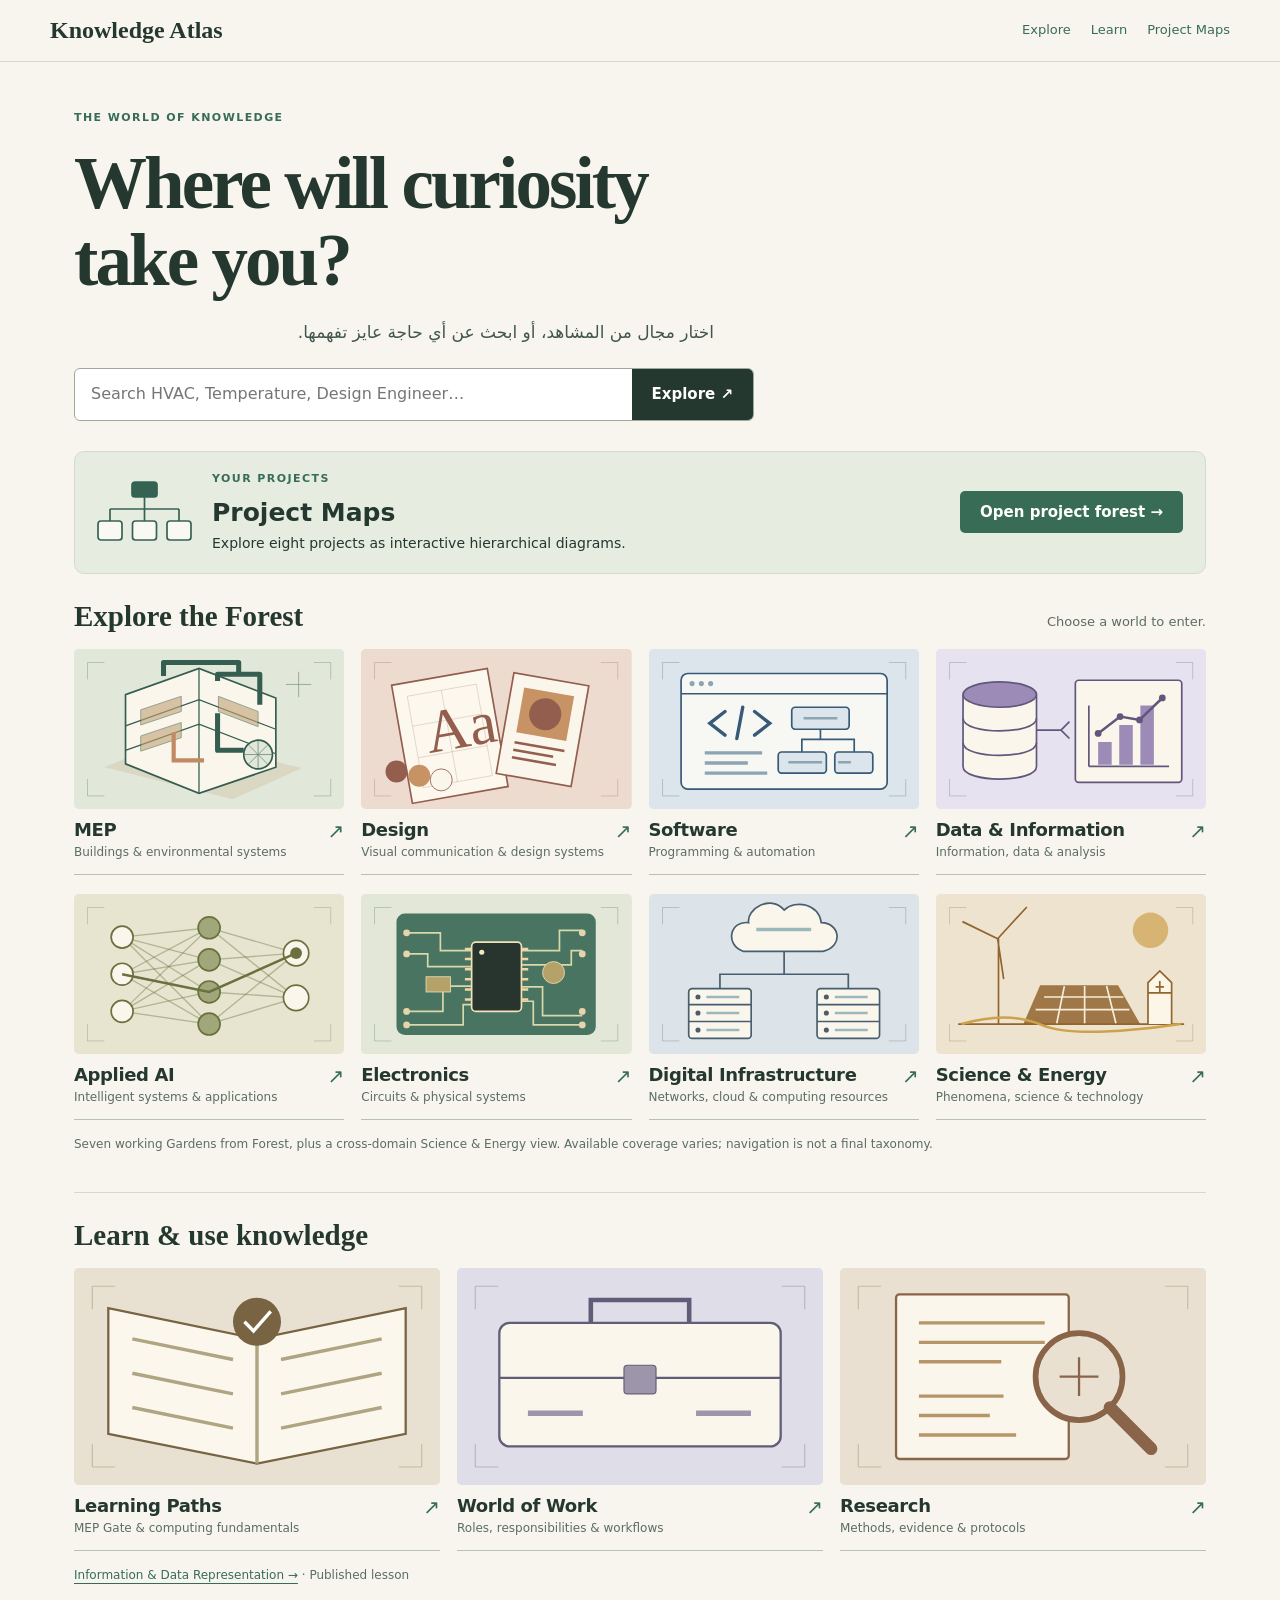
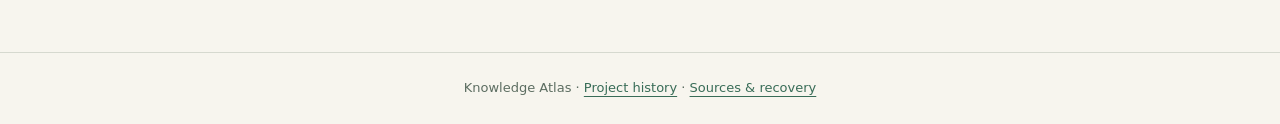
==== commit e9813ea9: "Add interactive project forest and node-level hierarchy browser" ====
--- a/index.html
+++ b/index.html
@@ -1 +1 @@
-<!doctype html><html lang="en"><head><meta charset="utf-8"><meta name="viewport" content="width=device-width, initial-scale=1"><title>Explore · Knowledge Atlas</title><link rel="stylesheet" href="style.css"><link rel="stylesheet" href="visual-navigation.css"></head><body><header><a class="brand" href="index.html">Knowledge Atlas</a><nav><a href="index.html#atlas">Explore</a><a href="index.html#lessons">Learn</a><a href="projects.html">Projects</a></nav></header><main><div class="hero"><p class="eyebrow">THE WORLD OF KNOWLEDGE</p><h1>Where will curiosity<br>take you?</h1><p class="intro" lang="ar" dir="rtl">اختار مجال من المشاهد، أو ابحث عن أي حاجة عايز تفهمها.</p><form class="search" action="explore.html" method="get" role="search"><input type="search" name="q" aria-label="Search the Atlas" placeholder="Search HVAC, Temperature, Design Engineer…"><button type="submit">Explore ↗</button></form></div><div id="atlas"><div class="section-head"><h2>Explore the Forest</h2><p>Choose a world to enter.</p></div><div class="visual-grid"><a class="visual " href="fields.html?field=mep"><div class="visual-art"><svg viewBox="0 0 320 190" aria-hidden="true" focusable="false" style="--bg:#e1e8d9;--i:#355d50;--a:#c1a274"><rect width="320" height="190" fill="var(--bg)"/><path d="M16 16h20m-20 0v20m288-20h-20m20 0v20M16 174h20m-20 0v-20m288 20h-20m20 0v-20" stroke="var(--i)" opacity=".32" fill="none"/><path d="M36 140 120 105 270 141 188 178Z" fill="var(--a)" opacity=".23"/><path d="M61 136V54l87-31 91 35v82l-91 31Z" fill="#faf6eb" stroke="var(--i)" stroke-width="2"/><path d="M148 23v148M61 91l87-31 91 35M61 120l87-31 91 35" fill="none" stroke="var(--i)" stroke-width="1.5"/><path d="M79 72l48-16v18L79 90ZM79 103l48-16v18l-48 16ZM171 56l47 18v18l-47-18Z" fill="var(--a)" opacity=".6" stroke="var(--i)"/><path d="M106 32V16h89v17m-25 5v-8h50v36m-50 10v44h31" fill="none" stroke="var(--i)" stroke-width="6" stroke-linejoin="round"/><path d="M154 132h-36v-33" stroke="#c18a62" stroke-width="5" fill="none"/><circle cx="218" cy="125" r="17" fill="var(--bg)" stroke="var(--i)" stroke-width="2"/><path d="M218 109v32m-16-16h32m-27-11 22 22m0-22-22 22" stroke="var(--i)" opacity=".65"/><path d="M251 42h30m-15-15v30" stroke="var(--i)" opacity=".5"/></svg></div><div class="tile-text"><div><h3>MEP</h3><p>Buildings & environmental systems</p></div><span class="go" aria-hidden="true">↗</span></div></a><a class="visual " href="fields.html?field=design"><div class="visual-art"><svg viewBox="0 0 320 190" aria-hidden="true" focusable="false" style="--bg:#eedbd0;--i:#935e4e;--a:#c89364"><rect width="320" height="190" fill="var(--bg)"/><path d="M16 16h20m-20 0v20m288-20h-20m20 0v20M16 174h20m-20 0v-20m288 20h-20m20 0v-20" stroke="var(--i)" opacity=".32" fill="none"/><g transform="rotate(-10 150 95)"><rect x="47" y="24" width="115" height="142" fill="#fcf8ee" stroke="var(--i)" stroke-width="2"/><path d="M63 40h83v110H63zM63 76h83M63 114h83M104 40v110" fill="none" stroke="var(--i)" opacity=".25"/><text x="77" y="111" font-family="Georgia,serif" font-size="72" fill="var(--i)">Aa</text></g><g transform="rotate(10 215 95)"><rect x="170" y="35" width="90" height="121" fill="#faf6eb" stroke="var(--i)" stroke-width="2"/><rect x="185" y="50" width="60" height="54" fill="var(--a)"/><circle cx="215" cy="77" r="19" fill="var(--i)"/><path d="M185 116h60m-60 9h48m-48 9h53" stroke="var(--i)" stroke-width="3"/></g><circle cx="42" cy="145" r="13" fill="var(--i)"/><circle cx="69" cy="150" r="13" fill="var(--a)"/><circle cx="95" cy="155" r="13" fill="#faf6eb" stroke="var(--i)"/></svg></div><div class="tile-text"><div><h3>Design</h3><p>Visual communication & design systems</p></div><span class="go" aria-hidden="true">↗</span></div></a><a class="visual " href="fields.html?field=software"><div class="visual-art"><svg viewBox="0 0 320 190" aria-hidden="true" focusable="false" style="--bg:#dce5ec;--i:#365a77;--a:#8da4b2"><rect width="320" height="190" fill="var(--bg)"/><path d="M16 16h20m-20 0v20m288-20h-20m20 0v20M16 174h20m-20 0v-20m288 20h-20m20 0v-20" stroke="var(--i)" opacity=".32" fill="none"/><rect x="38" y="29" width="244" height="137" rx="8" fill="#f7f8f3" stroke="var(--i)" stroke-width="2"/><path d="M38 53h244" stroke="var(--i)" stroke-width="2"/><g fill="var(--a)"><circle cx="51" cy="41" r="3"/><circle cx="62" cy="41" r="3"/><circle cx="73" cy="41" r="3"/></g><path d="M90 74 72 88l18 14m35-28 18 14-18 14m-14-33-7 37" fill="none" stroke="var(--i)" stroke-width="4" stroke-linecap="round"/><path d="M66 123h68m-68 12h51m-51 12h74" stroke="var(--a)" stroke-width="4"/><g fill="var(--bg)" stroke="var(--i)" stroke-width="2"><rect x="169" y="69" width="68" height="26" rx="4"/><rect x="153" y="122" width="57" height="25" rx="4"/><rect x="220" y="122" width="45" height="25" rx="4"/></g><path d="M203 95v12h-22v15m22-15h40v15" stroke="var(--i)" fill="none" stroke-width="2"/><path d="M183 82h40m-18 52h-40m59 0h15" stroke="var(--a)" stroke-width="3"/></svg></div><div class="tile-text"><div><h3>Software</h3><p>Programming & automation</p></div><span class="go" aria-hidden="true">↗</span></div></a><a class="visual " href="fields.html?field=data"><div class="visual-art"><svg viewBox="0 0 320 190" aria-hidden="true" focusable="false" style="--bg:#e6e2ef;--i:#61577d;--a:#9c8bb6"><rect width="320" height="190" fill="var(--bg)"/><path d="M16 16h20m-20 0v20m288-20h-20m20 0v20M16 174h20m-20 0v-20m288 20h-20m20 0v-20" stroke="var(--i)" opacity=".32" fill="none"/><g stroke="var(--i)" stroke-width="2"><path d="M32 54v85c0 20 87 20 87 0V54" fill="#faf6eb"/><ellipse cx="75.5" cy="54" rx="43.5" ry="15" fill="var(--a)"/><path d="M32 82c0 20 87 20 87 0M32 111c0 20 87 20 87 0" fill="none"/><path d="M119 96h29l10-10m-10 10 10 10" fill="none"/><rect x="165" y="37" width="126" height="121" rx="4" fill="#faf6eb"/><path d="M181 139V67m0 72h95" fill="none"/></g><path d="M192 137v-27h16v27m9 0V90h16v47m9 0V67h16v70" fill="var(--a)"/><path d="m192 100 26-20 23 4 27-26" stroke="var(--i)" stroke-width="3" fill="none"/><g fill="var(--i)"><circle cx="192" cy="100" r="4"/><circle cx="218" cy="80" r="4"/><circle cx="241" cy="84" r="4"/><circle cx="268" cy="58" r="4"/></g></svg></div><div class="tile-text"><div><h3>Data & Information</h3><p>Information, data & analysis</p></div><span class="go" aria-hidden="true">↗</span></div></a><a class="visual " href="fields.html?field=ai"><div class="visual-art"><svg viewBox="0 0 320 190" aria-hidden="true" focusable="false" style="--bg:#e7e5d0;--i:#6a713e;--a:#a1a67b"><rect width="320" height="190" fill="var(--bg)"/><path d="M16 16h20m-20 0v20m288-20h-20m20 0v20M16 174h20m-20 0v-20m288 20h-20m20 0v-20" stroke="var(--i)" opacity=".32" fill="none"/><g stroke="var(--i)" stroke-opacity=".42" stroke-width="1.6"><path d="M57 51 160 40"/><path d="M57 51 160 78"/><path d="M57 51 160 116"/><path d="M57 51 160 154"/><path d="M57 95 160 40"/><path d="M57 95 160 78"/><path d="M57 95 160 116"/><path d="M57 95 160 154"/><path d="M57 139 160 40"/><path d="M57 139 160 78"/><path d="M57 139 160 116"/><path d="M57 139 160 154"/><path d="M160 40 263 70"/><path d="M160 40 263 123"/><path d="M160 78 263 70"/><path d="M160 78 263 123"/><path d="M160 116 263 70"/><path d="M160 116 263 123"/><path d="M160 154 263 70"/><path d="M160 154 263 123"/></g><g stroke="var(--i)" stroke-width="2" fill="#faf6eb"><circle cx="57" cy="51" r="13"/><circle cx="57" cy="95" r="13"/><circle cx="57" cy="139" r="13"/><circle cx="160" cy="40" r="13" fill="var(--a)"/><circle cx="160" cy="78" r="13" fill="var(--a)"/><circle cx="160" cy="116" r="13" fill="var(--a)"/><circle cx="160" cy="154" r="13" fill="var(--a)"/><circle cx="263" cy="70" r="15"/><circle cx="263" cy="123" r="15"/></g><path d="M57 95 160 116 263 70" stroke="var(--i)" stroke-width="3" fill="none"/><circle cx="263" cy="70" r="7" fill="var(--i)"/></svg></div><div class="tile-text"><div><h3>Applied AI</h3><p>Intelligent systems & applications</p></div><span class="go" aria-hidden="true">↗</span></div></a><a class="visual " href="fields.html?field=electronics"><div class="visual-art"><svg viewBox="0 0 320 190" aria-hidden="true" focusable="false" style="--bg:#e3e7d8;--i:#3c6b57;--a:#b5a269"><rect width="320" height="190" fill="var(--bg)"/><path d="M16 16h20m-20 0v20m288-20h-20m20 0v20M16 174h20m-20 0v-20m288 20h-20m20 0v-20" stroke="var(--i)" opacity=".32" fill="none"/><rect x="42" y="23" width="236" height="144" rx="10" fill="var(--i)" opacity=".92"/><g fill="none" stroke="#d8d8ab" stroke-width="2"><path d="M54 46h40v21h37M54 71h25v15h52M54 139h43v-30h34M54 155h67v-24h10M190 67h45V43h27M190 84h59v-17h13M190 110h25v34h47M190 127h14v28h58"/></g><rect x="131" y="57" width="59" height="82" rx="5" fill="#28352e" stroke="#f2e2b9" stroke-width="2"/><g stroke="#f0d7a5" stroke-width="3"><path d="M123 65h8m59 0h8"/><path d="M123 77h8m59 0h8"/><path d="M123 89h8m59 0h8"/><path d="M123 101h8m59 0h8"/><path d="M123 113h8m59 0h8"/><path d="M123 125h8m59 0h8"/></g><circle cx="143" cy="69" r="3" fill="#f4e9bc"/><rect x="77" y="98" width="29" height="18" fill="var(--a)" stroke="#e9dbb6"/><circle cx="228" cy="93" r="13" fill="var(--a)" stroke="#e9dbb6"/><g fill="#e6d4ac"><circle cx="54" cy="46" r="4"/><circle cx="54" cy="71" r="4"/><circle cx="54" cy="139" r="4"/><circle cx="54" cy="155" r="4"/><circle cx="262" cy="46" r="4"/><circle cx="262" cy="71" r="4"/><circle cx="262" cy="139" r="4"/><circle cx="262" cy="155" r="4"/></g></svg></div><div class="tile-text"><div><h3>Electronics</h3><p>Circuits & physical systems</p></div><span class="go" aria-hidden="true">↗</span></div></a><a class="visual " href="fields.html?field=infra"><div class="visual-art"><svg viewBox="0 0 320 190" aria-hidden="true" focusable="false" style="--bg:#dce4e9;--i:#465e70;--a:#9bb8bd"><rect width="320" height="190" fill="var(--bg)"/><path d="M16 16h20m-20 0v20m288-20h-20m20 0v20M16 174h20m-20 0v-20m288 20h-20m20 0v-20" stroke="var(--i)" opacity=".32" fill="none"/><g stroke="var(--i)" stroke-width="2"><path d="M160 19c-16-19-45-1-42 15-22-3-29 26-6 34h94c25-6 20-34-2-34-3-22-30-28-44-15Z" fill="#faf6eb"/><path d="M160 68v27H84v17m76-17h76v17" fill="none"/><rect x="47" y="112" width="74" height="59" rx="4" fill="#faf6eb"/><rect x="199" y="112" width="74" height="59" rx="4" fill="#faf6eb"/><path d="M47 131h74m-74 20h74m78-20h74m-74 20h74" fill="none"/></g><g fill="var(--i)"><circle cx="58" cy="122" r="3"/><circle cx="58" cy="141" r="3"/><circle cx="58" cy="161" r="3"/><circle cx="210" cy="122" r="3"/><circle cx="210" cy="141" r="3"/><circle cx="210" cy="161" r="3"/></g><path d="M68 122h39m-39 19h39m-39 20h39m113-39h39m-39 19h39m-39 20h39" stroke="var(--a)" stroke-width="3"/><path d="M127 42h65" stroke="var(--a)" stroke-width="4"/></svg></div><div class="tile-text"><div><h3>Digital Infrastructure</h3><p>Networks, cloud & computing resources</p></div><span class="go" aria-hidden="true">↗</span></div></a><a class="visual " href="fields.html?field=energy"><div class="visual-art"><svg viewBox="0 0 320 190" aria-hidden="true" focusable="false" style="--bg:#eee3ce;--i:#92642e;--a:#cda24d"><rect width="320" height="190" fill="var(--bg)"/><path d="M16 16h20m-20 0v20m288-20h-20m20 0v20M16 174h20m-20 0v-20m288 20h-20m20 0v-20" stroke="var(--i)" opacity=".32" fill="none"/><circle cx="254" cy="43" r="21" fill="var(--a)" opacity=".7"/><g stroke="var(--i)" stroke-width="2" fill="none"><path d="M27 154 293 154M74 153V53m-1 0-41-20m41 20 34-37m-34 37 7 47" stroke-linecap="round"/><path d="M124 109h91l25 44H105z" fill="var(--i)" opacity=".85"/><path d="M128 122h94m-104 15h111m-77-28-9 44m33-44v44m26-44 11 44" stroke="#f5edda"/><path d="M251 154v-49l14-14 14 14v49m-28-37h28" fill="#fbf6e8"/><path d="M265 103v13m-5-6h10"/></g><path d="M30 154Q86 138 125 155T290 154" stroke="var(--a)" stroke-width="3" fill="none"/></svg></div><div class="tile-text"><div><h3>Science & Energy</h3><p>Phenomena, science & technology</p></div><span class="go" aria-hidden="true">↗</span></div></a></div><p class="smallprint">Seven working Gardens from Forest, plus a cross-domain Science &amp; Energy view. Available coverage varies; navigation is not a final taxonomy.</p></div><section id="lessons"><div class="section-head"><h2>Learn &amp; use knowledge</h2></div><div class="visual-grid three"><a class="visual " href="fields.html?field=learn"><div class="visual-art"><svg viewBox="0 0 320 190" aria-hidden="true" focusable="false" style="--bg:#e8e1d2;--i:#786443;--a:#b0a583"><rect width="320" height="190" fill="var(--bg)"/><path d="M16 16h20m-20 0v20m288-20h-20m20 0v20M16 174h20m-20 0v-20m288 20h-20m20 0v-20" stroke="var(--i)" opacity=".32" fill="none"/><path d="M30 145 160 171 290 145V35L160 62 30 35Z" fill="#fbf7ed" stroke="var(--i)" stroke-width="2"/><path d="M160 62v109M51 62l88 18m-88 12 88 18m-88 12 88 18M181 80l88-18m-88 48 88-18m-88 48 88-18" stroke="var(--a)" stroke-width="3"/><circle cx="160" cy="47" r="21" fill="var(--i)"/><path d="m149 47 8 8 15-17" stroke="#fff" stroke-width="3" fill="none"/></svg></div><div class="tile-text"><div><h3>Learning Paths</h3><p>MEP Gate & computing fundamentals</p></div><span class="go" aria-hidden="true">↗</span></div></a><a class="visual " href="fields.html?field=work"><div class="visual-art"><svg viewBox="0 0 320 190" aria-hidden="true" focusable="false" style="--bg:#dedde8;--i:#615d79;--a:#9d95aa"><rect width="320" height="190" fill="var(--bg)"/><path d="M16 16h20m-20 0v20m288-20h-20m20 0v20M16 174h20m-20 0v-20m288 20h-20m20 0v-20" stroke="var(--i)" opacity=".32" fill="none"/><rect x="37" y="48" width="246" height="108" rx="9" fill="#faf6eb" stroke="var(--i)" stroke-width="2"/><path d="M117 48V28h86v20" fill="none" stroke="var(--i)" stroke-width="4"/><path d="M37 96h246" stroke="var(--i)" stroke-width="2"/><rect x="146" y="85" width="28" height="25" rx="3" fill="var(--a)" stroke="var(--i)"/><path d="M62 127h48m99 0h48" stroke="var(--a)" stroke-width="5"/></svg></div><div class="tile-text"><div><h3>World of Work</h3><p>Roles, responsibilities & workflows</p></div><span class="go" aria-hidden="true">↗</span></div></a><a class="visual " href="fields.html?field=research"><div class="visual-art"><svg viewBox="0 0 320 190" aria-hidden="true" focusable="false" style="--bg:#e9e0d2;--i:#8a6449;--a:#b69669"><rect width="320" height="190" fill="var(--bg)"/><path d="M16 16h20m-20 0v20m288-20h-20m20 0v20M16 174h20m-20 0v-20m288 20h-20m20 0v-20" stroke="var(--i)" opacity=".32" fill="none"/><rect x="49" y="23" width="151" height="144" rx="3" fill="#faf6eb" stroke="var(--i)" stroke-width="2"/><path d="M69 48h110m-110 17h110m-110 17h72m-72 30h74m-74 17h62m-62 17h85" stroke="var(--a)" stroke-width="3"/><circle cx="209" cy="95" r="38" fill="var(--bg)" stroke="var(--i)" stroke-width="5"/><path d="m236 122 36 36" stroke="var(--i)" stroke-width="11" stroke-linecap="round"/><path d="M192 95h34m-17-17v34" stroke="var(--i)" stroke-width="2"/></svg></div><div class="tile-text"><div><h3>Research</h3><p>Methods, evidence & protocols</p></div><span class="go" aria-hidden="true">↗</span></div></a></div><p class="smallprint"><a id="continue" href="lessons/information-data.html">Information &amp; Data Representation →</a> · <span id="progressText">Published lesson</span></p></section></main><script>try{if(localStorage.getItem('ka:cf01')==='done'){document.querySelector('#progressText').textContent='Completed ✓';document.querySelector('#continue').textContent='Revisit Information & Data Representation →'}}catch(e){}</script><footer>Knowledge Atlas · <a href="projects.html">Project history</a> · <a href="recovery.html">Sources & recovery</a></footer></body></html>+<!doctype html><html lang="en"><head><meta charset="utf-8"><meta name="viewport" content="width=device-width, initial-scale=1"><title>Explore · Knowledge Atlas</title><link rel="stylesheet" href="style.css"><link rel="stylesheet" href="visual-navigation.css"></head><body><header><a class="brand" href="index.html">Knowledge Atlas</a><nav><a href="index.html#atlas">Explore</a><a href="index.html#lessons">Learn</a><a href="projects.html">Project Maps</a></nav></header><main><div class="hero"><p class="eyebrow">THE WORLD OF KNOWLEDGE</p><h1>Where will curiosity<br>take you?</h1><p class="intro" lang="ar" dir="rtl">اختار مجال من المشاهد، أو ابحث عن أي حاجة عايز تفهمها.</p><form class="search" action="explore.html" method="get" role="search"><input type="search" name="q" aria-label="Search the Atlas" placeholder="Search HVAC, Temperature, Design Engineer…"><button type="submit">Explore ↗</button></form></div><div style="margin:0 0 26px;padding:18px 22px;background:#e6ece0;border:1px solid var(--line);border-radius:10px;display:flex;align-items:center;gap:20px;flex-wrap:wrap"><svg width="95" height="64" viewBox="0 0 95 64" aria-hidden="true" fill="none" stroke="#356353" stroke-width="1.7"><rect x="35" y="2" width="25" height="15" rx="3" fill="#356353"/><path d="M47.5 17v12M13 29h69M13 29v12m34.5-12v12M82 29v12"/><rect x="1" y="41" width="24" height="19" rx="3" fill="#faf8f2"/><rect x="35.5" y="41" width="24" height="19" rx="3" fill="#faf8f2"/><rect x="70" y="41" width="24" height="19" rx="3" fill="#faf8f2"/></svg><div style="flex:1;min-width:180px"><p class="eyebrow">YOUR PROJECTS</p><h2 style="margin:0 0 5px">Project Maps</h2><p style="margin:0;font-size:14px">Explore eight projects as interactive hierarchical diagrams.</p></div><a class="primary" href="projects.html">Open project forest →</a></div><div id="atlas"><div class="section-head"><h2>Explore the Forest</h2><p>Choose a world to enter.</p></div><div class="visual-grid"><a class="visual " href="fields.html?field=mep"><div class="visual-art"><svg viewBox="0 0 320 190" aria-hidden="true" focusable="false" style="--bg:#e1e8d9;--i:#355d50;--a:#c1a274"><rect width="320" height="190" fill="var(--bg)"/><path d="M16 16h20m-20 0v20m288-20h-20m20 0v20M16 174h20m-20 0v-20m288 20h-20m20 0v-20" stroke="var(--i)" opacity=".32" fill="none"/><path d="M36 140 120 105 270 141 188 178Z" fill="var(--a)" opacity=".23"/><path d="M61 136V54l87-31 91 35v82l-91 31Z" fill="#faf6eb" stroke="var(--i)" stroke-width="2"/><path d="M148 23v148M61 91l87-31 91 35M61 120l87-31 91 35" fill="none" stroke="var(--i)" stroke-width="1.5"/><path d="M79 72l48-16v18L79 90ZM79 103l48-16v18l-48 16ZM171 56l47 18v18l-47-18Z" fill="var(--a)" opacity=".6" stroke="var(--i)"/><path d="M106 32V16h89v17m-25 5v-8h50v36m-50 10v44h31" fill="none" stroke="var(--i)" stroke-width="6" stroke-linejoin="round"/><path d="M154 132h-36v-33" stroke="#c18a62" stroke-width="5" fill="none"/><circle cx="218" cy="125" r="17" fill="var(--bg)" stroke="var(--i)" stroke-width="2"/><path d="M218 109v32m-16-16h32m-27-11 22 22m0-22-22 22" stroke="var(--i)" opacity=".65"/><path d="M251 42h30m-15-15v30" stroke="var(--i)" opacity=".5"/></svg></div><div class="tile-text"><div><h3>MEP</h3><p>Buildings & environmental systems</p></div><span class="go" aria-hidden="true">↗</span></div></a><a class="visual " href="fields.html?field=design"><div class="visual-art"><svg viewBox="0 0 320 190" aria-hidden="true" focusable="false" style="--bg:#eedbd0;--i:#935e4e;--a:#c89364"><rect width="320" height="190" fill="var(--bg)"/><path d="M16 16h20m-20 0v20m288-20h-20m20 0v20M16 174h20m-20 0v-20m288 20h-20m20 0v-20" stroke="var(--i)" opacity=".32" fill="none"/><g transform="rotate(-10 150 95)"><rect x="47" y="24" width="115" height="142" fill="#fcf8ee" stroke="var(--i)" stroke-width="2"/><path d="M63 40h83v110H63zM63 76h83M63 114h83M104 40v110" fill="none" stroke="var(--i)" opacity=".25"/><text x="77" y="111" font-family="Georgia,serif" font-size="72" fill="var(--i)">Aa</text></g><g transform="rotate(10 215 95)"><rect x="170" y="35" width="90" height="121" fill="#faf6eb" stroke="var(--i)" stroke-width="2"/><rect x="185" y="50" width="60" height="54" fill="var(--a)"/><circle cx="215" cy="77" r="19" fill="var(--i)"/><path d="M185 116h60m-60 9h48m-48 9h53" stroke="var(--i)" stroke-width="3"/></g><circle cx="42" cy="145" r="13" fill="var(--i)"/><circle cx="69" cy="150" r="13" fill="var(--a)"/><circle cx="95" cy="155" r="13" fill="#faf6eb" stroke="var(--i)"/></svg></div><div class="tile-text"><div><h3>Design</h3><p>Visual communication & design systems</p></div><span class="go" aria-hidden="true">↗</span></div></a><a class="visual " href="fields.html?field=software"><div class="visual-art"><svg viewBox="0 0 320 190" aria-hidden="true" focusable="false" style="--bg:#dce5ec;--i:#365a77;--a:#8da4b2"><rect width="320" height="190" fill="var(--bg)"/><path d="M16 16h20m-20 0v20m288-20h-20m20 0v20M16 174h20m-20 0v-20m288 20h-20m20 0v-20" stroke="var(--i)" opacity=".32" fill="none"/><rect x="38" y="29" width="244" height="137" rx="8" fill="#f7f8f3" stroke="var(--i)" stroke-width="2"/><path d="M38 53h244" stroke="var(--i)" stroke-width="2"/><g fill="var(--a)"><circle cx="51" cy="41" r="3"/><circle cx="62" cy="41" r="3"/><circle cx="73" cy="41" r="3"/></g><path d="M90 74 72 88l18 14m35-28 18 14-18 14m-14-33-7 37" fill="none" stroke="var(--i)" stroke-width="4" stroke-linecap="round"/><path d="M66 123h68m-68 12h51m-51 12h74" stroke="var(--a)" stroke-width="4"/><g fill="var(--bg)" stroke="var(--i)" stroke-width="2"><rect x="169" y="69" width="68" height="26" rx="4"/><rect x="153" y="122" width="57" height="25" rx="4"/><rect x="220" y="122" width="45" height="25" rx="4"/></g><path d="M203 95v12h-22v15m22-15h40v15" stroke="var(--i)" fill="none" stroke-width="2"/><path d="M183 82h40m-18 52h-40m59 0h15" stroke="var(--a)" stroke-width="3"/></svg></div><div class="tile-text"><div><h3>Software</h3><p>Programming & automation</p></div><span class="go" aria-hidden="true">↗</span></div></a><a class="visual " href="fields.html?field=data"><div class="visual-art"><svg viewBox="0 0 320 190" aria-hidden="true" focusable="false" style="--bg:#e6e2ef;--i:#61577d;--a:#9c8bb6"><rect width="320" height="190" fill="var(--bg)"/><path d="M16 16h20m-20 0v20m288-20h-20m20 0v20M16 174h20m-20 0v-20m288 20h-20m20 0v-20" stroke="var(--i)" opacity=".32" fill="none"/><g stroke="var(--i)" stroke-width="2"><path d="M32 54v85c0 20 87 20 87 0V54" fill="#faf6eb"/><ellipse cx="75.5" cy="54" rx="43.5" ry="15" fill="var(--a)"/><path d="M32 82c0 20 87 20 87 0M32 111c0 20 87 20 87 0" fill="none"/><path d="M119 96h29l10-10m-10 10 10 10" fill="none"/><rect x="165" y="37" width="126" height="121" rx="4" fill="#faf6eb"/><path d="M181 139V67m0 72h95" fill="none"/></g><path d="M192 137v-27h16v27m9 0V90h16v47m9 0V67h16v70" fill="var(--a)"/><path d="m192 100 26-20 23 4 27-26" stroke="var(--i)" stroke-width="3" fill="none"/><g fill="var(--i)"><circle cx="192" cy="100" r="4"/><circle cx="218" cy="80" r="4"/><circle cx="241" cy="84" r="4"/><circle cx="268" cy="58" r="4"/></g></svg></div><div class="tile-text"><div><h3>Data & Information</h3><p>Information, data & analysis</p></div><span class="go" aria-hidden="true">↗</span></div></a><a class="visual " href="fields.html?field=ai"><div class="visual-art"><svg viewBox="0 0 320 190" aria-hidden="true" focusable="false" style="--bg:#e7e5d0;--i:#6a713e;--a:#a1a67b"><rect width="320" height="190" fill="var(--bg)"/><path d="M16 16h20m-20 0v20m288-20h-20m20 0v20M16 174h20m-20 0v-20m288 20h-20m20 0v-20" stroke="var(--i)" opacity=".32" fill="none"/><g stroke="var(--i)" stroke-opacity=".42" stroke-width="1.6"><path d="M57 51 160 40"/><path d="M57 51 160 78"/><path d="M57 51 160 116"/><path d="M57 51 160 154"/><path d="M57 95 160 40"/><path d="M57 95 160 78"/><path d="M57 95 160 116"/><path d="M57 95 160 154"/><path d="M57 139 160 40"/><path d="M57 139 160 78"/><path d="M57 139 160 116"/><path d="M57 139 160 154"/><path d="M160 40 263 70"/><path d="M160 40 263 123"/><path d="M160 78 263 70"/><path d="M160 78 263 123"/><path d="M160 116 263 70"/><path d="M160 116 263 123"/><path d="M160 154 263 70"/><path d="M160 154 263 123"/></g><g stroke="var(--i)" stroke-width="2" fill="#faf6eb"><circle cx="57" cy="51" r="13"/><circle cx="57" cy="95" r="13"/><circle cx="57" cy="139" r="13"/><circle cx="160" cy="40" r="13" fill="var(--a)"/><circle cx="160" cy="78" r="13" fill="var(--a)"/><circle cx="160" cy="116" r="13" fill="var(--a)"/><circle cx="160" cy="154" r="13" fill="var(--a)"/><circle cx="263" cy="70" r="15"/><circle cx="263" cy="123" r="15"/></g><path d="M57 95 160 116 263 70" stroke="var(--i)" stroke-width="3" fill="none"/><circle cx="263" cy="70" r="7" fill="var(--i)"/></svg></div><div class="tile-text"><div><h3>Applied AI</h3><p>Intelligent systems & applications</p></div><span class="go" aria-hidden="true">↗</span></div></a><a class="visual " href="fields.html?field=electronics"><div class="visual-art"><svg viewBox="0 0 320 190" aria-hidden="true" focusable="false" style="--bg:#e3e7d8;--i:#3c6b57;--a:#b5a269"><rect width="320" height="190" fill="var(--bg)"/><path d="M16 16h20m-20 0v20m288-20h-20m20 0v20M16 174h20m-20 0v-20m288 20h-20m20 0v-20" stroke="var(--i)" opacity=".32" fill="none"/><rect x="42" y="23" width="236" height="144" rx="10" fill="var(--i)" opacity=".92"/><g fill="none" stroke="#d8d8ab" stroke-width="2"><path d="M54 46h40v21h37M54 71h25v15h52M54 139h43v-30h34M54 155h67v-24h10M190 67h45V43h27M190 84h59v-17h13M190 110h25v34h47M190 127h14v28h58"/></g><rect x="131" y="57" width="59" height="82" rx="5" fill="#28352e" stroke="#f2e2b9" stroke-width="2"/><g stroke="#f0d7a5" stroke-width="3"><path d="M123 65h8m59 0h8"/><path d="M123 77h8m59 0h8"/><path d="M123 89h8m59 0h8"/><path d="M123 101h8m59 0h8"/><path d="M123 113h8m59 0h8"/><path d="M123 125h8m59 0h8"/></g><circle cx="143" cy="69" r="3" fill="#f4e9bc"/><rect x="77" y="98" width="29" height="18" fill="var(--a)" stroke="#e9dbb6"/><circle cx="228" cy="93" r="13" fill="var(--a)" stroke="#e9dbb6"/><g fill="#e6d4ac"><circle cx="54" cy="46" r="4"/><circle cx="54" cy="71" r="4"/><circle cx="54" cy="139" r="4"/><circle cx="54" cy="155" r="4"/><circle cx="262" cy="46" r="4"/><circle cx="262" cy="71" r="4"/><circle cx="262" cy="139" r="4"/><circle cx="262" cy="155" r="4"/></g></svg></div><div class="tile-text"><div><h3>Electronics</h3><p>Circuits & physical systems</p></div><span class="go" aria-hidden="true">↗</span></div></a><a class="visual " href="fields.html?field=infra"><div class="visual-art"><svg viewBox="0 0 320 190" aria-hidden="true" focusable="false" style="--bg:#dce4e9;--i:#465e70;--a:#9bb8bd"><rect width="320" height="190" fill="var(--bg)"/><path d="M16 16h20m-20 0v20m288-20h-20m20 0v20M16 174h20m-20 0v-20m288 20h-20m20 0v-20" stroke="var(--i)" opacity=".32" fill="none"/><g stroke="var(--i)" stroke-width="2"><path d="M160 19c-16-19-45-1-42 15-22-3-29 26-6 34h94c25-6 20-34-2-34-3-22-30-28-44-15Z" fill="#faf6eb"/><path d="M160 68v27H84v17m76-17h76v17" fill="none"/><rect x="47" y="112" width="74" height="59" rx="4" fill="#faf6eb"/><rect x="199" y="112" width="74" height="59" rx="4" fill="#faf6eb"/><path d="M47 131h74m-74 20h74m78-20h74m-74 20h74" fill="none"/></g><g fill="var(--i)"><circle cx="58" cy="122" r="3"/><circle cx="58" cy="141" r="3"/><circle cx="58" cy="161" r="3"/><circle cx="210" cy="122" r="3"/><circle cx="210" cy="141" r="3"/><circle cx="210" cy="161" r="3"/></g><path d="M68 122h39m-39 19h39m-39 20h39m113-39h39m-39 19h39m-39 20h39" stroke="var(--a)" stroke-width="3"/><path d="M127 42h65" stroke="var(--a)" stroke-width="4"/></svg></div><div class="tile-text"><div><h3>Digital Infrastructure</h3><p>Networks, cloud & computing resources</p></div><span class="go" aria-hidden="true">↗</span></div></a><a class="visual " href="fields.html?field=energy"><div class="visual-art"><svg viewBox="0 0 320 190" aria-hidden="true" focusable="false" style="--bg:#eee3ce;--i:#92642e;--a:#cda24d"><rect width="320" height="190" fill="var(--bg)"/><path d="M16 16h20m-20 0v20m288-20h-20m20 0v20M16 174h20m-20 0v-20m288 20h-20m20 0v-20" stroke="var(--i)" opacity=".32" fill="none"/><circle cx="254" cy="43" r="21" fill="var(--a)" opacity=".7"/><g stroke="var(--i)" stroke-width="2" fill="none"><path d="M27 154 293 154M74 153V53m-1 0-41-20m41 20 34-37m-34 37 7 47" stroke-linecap="round"/><path d="M124 109h91l25 44H105z" fill="var(--i)" opacity=".85"/><path d="M128 122h94m-104 15h111m-77-28-9 44m33-44v44m26-44 11 44" stroke="#f5edda"/><path d="M251 154v-49l14-14 14 14v49m-28-37h28" fill="#fbf6e8"/><path d="M265 103v13m-5-6h10"/></g><path d="M30 154Q86 138 125 155T290 154" stroke="var(--a)" stroke-width="3" fill="none"/></svg></div><div class="tile-text"><div><h3>Science & Energy</h3><p>Phenomena, science & technology</p></div><span class="go" aria-hidden="true">↗</span></div></a></div><p class="smallprint">Seven working Gardens from Forest, plus a cross-domain Science &amp; Energy view. Available coverage varies; navigation is not a final taxonomy.</p></div><section id="lessons"><div class="section-head"><h2>Learn &amp; use knowledge</h2></div><div class="visual-grid three"><a class="visual " href="fields.html?field=learn"><div class="visual-art"><svg viewBox="0 0 320 190" aria-hidden="true" focusable="false" style="--bg:#e8e1d2;--i:#786443;--a:#b0a583"><rect width="320" height="190" fill="var(--bg)"/><path d="M16 16h20m-20 0v20m288-20h-20m20 0v20M16 174h20m-20 0v-20m288 20h-20m20 0v-20" stroke="var(--i)" opacity=".32" fill="none"/><path d="M30 145 160 171 290 145V35L160 62 30 35Z" fill="#fbf7ed" stroke="var(--i)" stroke-width="2"/><path d="M160 62v109M51 62l88 18m-88 12 88 18m-88 12 88 18M181 80l88-18m-88 48 88-18m-88 48 88-18" stroke="var(--a)" stroke-width="3"/><circle cx="160" cy="47" r="21" fill="var(--i)"/><path d="m149 47 8 8 15-17" stroke="#fff" stroke-width="3" fill="none"/></svg></div><div class="tile-text"><div><h3>Learning Paths</h3><p>MEP Gate & computing fundamentals</p></div><span class="go" aria-hidden="true">↗</span></div></a><a class="visual " href="fields.html?field=work"><div class="visual-art"><svg viewBox="0 0 320 190" aria-hidden="true" focusable="false" style="--bg:#dedde8;--i:#615d79;--a:#9d95aa"><rect width="320" height="190" fill="var(--bg)"/><path d="M16 16h20m-20 0v20m288-20h-20m20 0v20M16 174h20m-20 0v-20m288 20h-20m20 0v-20" stroke="var(--i)" opacity=".32" fill="none"/><rect x="37" y="48" width="246" height="108" rx="9" fill="#faf6eb" stroke="var(--i)" stroke-width="2"/><path d="M117 48V28h86v20" fill="none" stroke="var(--i)" stroke-width="4"/><path d="M37 96h246" stroke="var(--i)" stroke-width="2"/><rect x="146" y="85" width="28" height="25" rx="3" fill="var(--a)" stroke="var(--i)"/><path d="M62 127h48m99 0h48" stroke="var(--a)" stroke-width="5"/></svg></div><div class="tile-text"><div><h3>World of Work</h3><p>Roles, responsibilities & workflows</p></div><span class="go" aria-hidden="true">↗</span></div></a><a class="visual " href="fields.html?field=research"><div class="visual-art"><svg viewBox="0 0 320 190" aria-hidden="true" focusable="false" style="--bg:#e9e0d2;--i:#8a6449;--a:#b69669"><rect width="320" height="190" fill="var(--bg)"/><path d="M16 16h20m-20 0v20m288-20h-20m20 0v20M16 174h20m-20 0v-20m288 20h-20m20 0v-20" stroke="var(--i)" opacity=".32" fill="none"/><rect x="49" y="23" width="151" height="144" rx="3" fill="#faf6eb" stroke="var(--i)" stroke-width="2"/><path d="M69 48h110m-110 17h110m-110 17h72m-72 30h74m-74 17h62m-62 17h85" stroke="var(--a)" stroke-width="3"/><circle cx="209" cy="95" r="38" fill="var(--bg)" stroke="var(--i)" stroke-width="5"/><path d="m236 122 36 36" stroke="var(--i)" stroke-width="11" stroke-linecap="round"/><path d="M192 95h34m-17-17v34" stroke="var(--i)" stroke-width="2"/></svg></div><div class="tile-text"><div><h3>Research</h3><p>Methods, evidence & protocols</p></div><span class="go" aria-hidden="true">↗</span></div></a></div><p class="smallprint"><a id="continue" href="lessons/information-data.html">Information &amp; Data Representation →</a> · <span id="progressText">Published lesson</span></p></section></main><script>try{if(localStorage.getItem('ka:cf01')==='done'){document.querySelector('#progressText').textContent='Completed ✓';document.querySelector('#continue').textContent='Revisit Information & Data Representation →'}}catch(e){}</script><footer>Knowledge Atlas · <a href="projects.html">Project history</a> · <a href="recovery.html">Sources & recovery</a></footer></body></html>
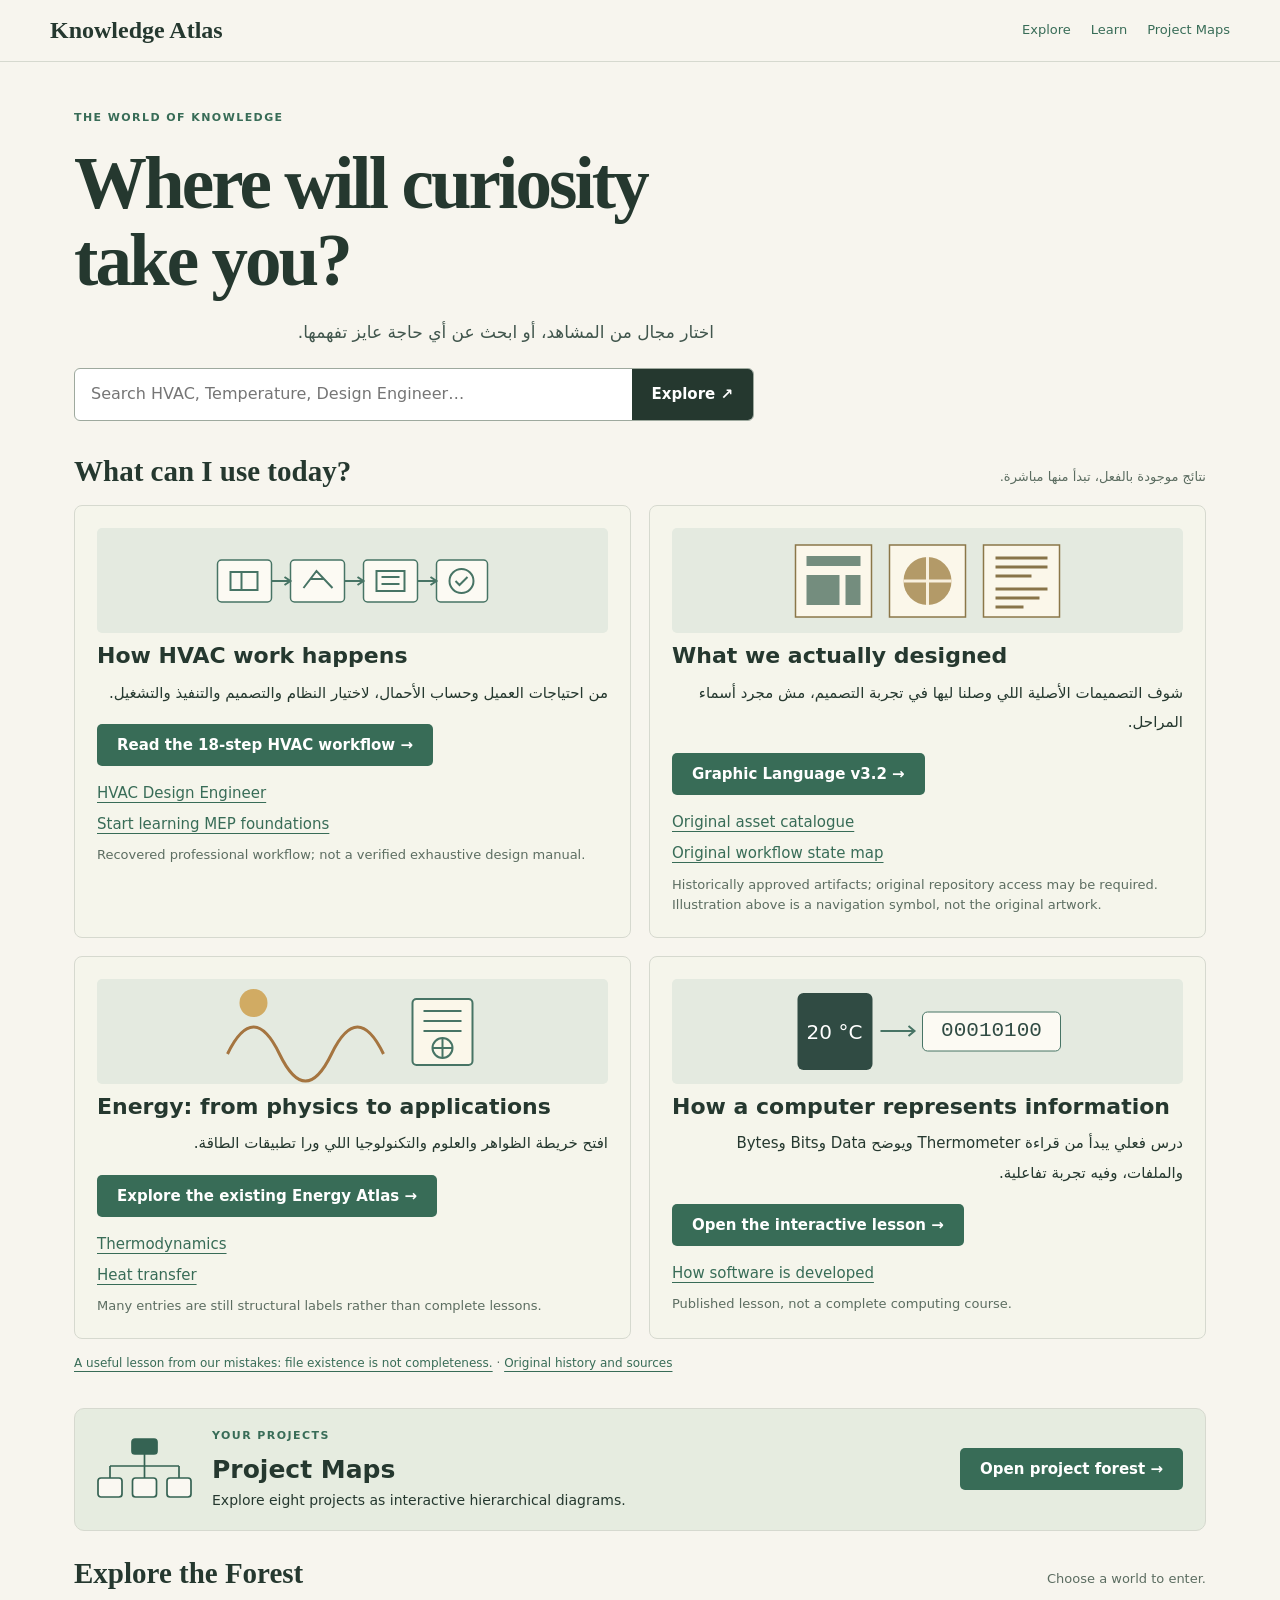
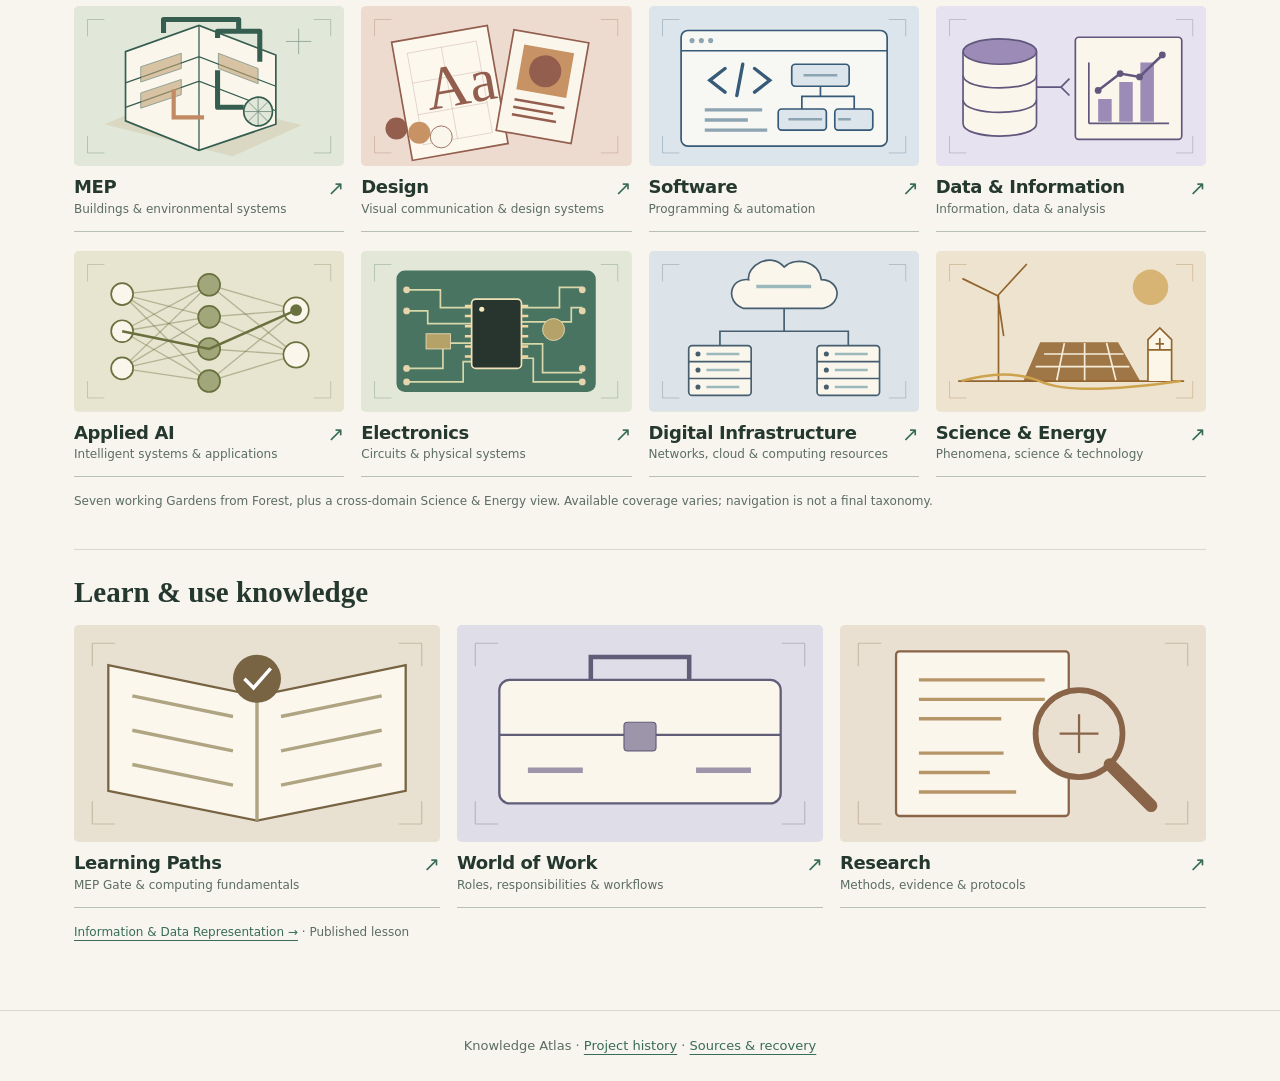
==== commit c5c2ceed: "Surface concrete existing knowledge, lessons and approved design artifacts on homepage" ====
--- a/index.html
+++ b/index.html
@@ -1 +1 @@
-<!doctype html><html lang="en"><head><meta charset="utf-8"><meta name="viewport" content="width=device-width, initial-scale=1"><title>Explore · Knowledge Atlas</title><link rel="stylesheet" href="style.css"><link rel="stylesheet" href="visual-navigation.css"></head><body><header><a class="brand" href="index.html">Knowledge Atlas</a><nav><a href="index.html#atlas">Explore</a><a href="index.html#lessons">Learn</a><a href="projects.html">Project Maps</a></nav></header><main><div class="hero"><p class="eyebrow">THE WORLD OF KNOWLEDGE</p><h1>Where will curiosity<br>take you?</h1><p class="intro" lang="ar" dir="rtl">اختار مجال من المشاهد، أو ابحث عن أي حاجة عايز تفهمها.</p><form class="search" action="explore.html" method="get" role="search"><input type="search" name="q" aria-label="Search the Atlas" placeholder="Search HVAC, Temperature, Design Engineer…"><button type="submit">Explore ↗</button></form></div><div style="margin:0 0 26px;padding:18px 22px;background:#e6ece0;border:1px solid var(--line);border-radius:10px;display:flex;align-items:center;gap:20px;flex-wrap:wrap"><svg width="95" height="64" viewBox="0 0 95 64" aria-hidden="true" fill="none" stroke="#356353" stroke-width="1.7"><rect x="35" y="2" width="25" height="15" rx="3" fill="#356353"/><path d="M47.5 17v12M13 29h69M13 29v12m34.5-12v12M82 29v12"/><rect x="1" y="41" width="24" height="19" rx="3" fill="#faf8f2"/><rect x="35.5" y="41" width="24" height="19" rx="3" fill="#faf8f2"/><rect x="70" y="41" width="24" height="19" rx="3" fill="#faf8f2"/></svg><div style="flex:1;min-width:180px"><p class="eyebrow">YOUR PROJECTS</p><h2 style="margin:0 0 5px">Project Maps</h2><p style="margin:0;font-size:14px">Explore eight projects as interactive hierarchical diagrams.</p></div><a class="primary" href="projects.html">Open project forest →</a></div><div id="atlas"><div class="section-head"><h2>Explore the Forest</h2><p>Choose a world to enter.</p></div><div class="visual-grid"><a class="visual " href="fields.html?field=mep"><div class="visual-art"><svg viewBox="0 0 320 190" aria-hidden="true" focusable="false" style="--bg:#e1e8d9;--i:#355d50;--a:#c1a274"><rect width="320" height="190" fill="var(--bg)"/><path d="M16 16h20m-20 0v20m288-20h-20m20 0v20M16 174h20m-20 0v-20m288 20h-20m20 0v-20" stroke="var(--i)" opacity=".32" fill="none"/><path d="M36 140 120 105 270 141 188 178Z" fill="var(--a)" opacity=".23"/><path d="M61 136V54l87-31 91 35v82l-91 31Z" fill="#faf6eb" stroke="var(--i)" stroke-width="2"/><path d="M148 23v148M61 91l87-31 91 35M61 120l87-31 91 35" fill="none" stroke="var(--i)" stroke-width="1.5"/><path d="M79 72l48-16v18L79 90ZM79 103l48-16v18l-48 16ZM171 56l47 18v18l-47-18Z" fill="var(--a)" opacity=".6" stroke="var(--i)"/><path d="M106 32V16h89v17m-25 5v-8h50v36m-50 10v44h31" fill="none" stroke="var(--i)" stroke-width="6" stroke-linejoin="round"/><path d="M154 132h-36v-33" stroke="#c18a62" stroke-width="5" fill="none"/><circle cx="218" cy="125" r="17" fill="var(--bg)" stroke="var(--i)" stroke-width="2"/><path d="M218 109v32m-16-16h32m-27-11 22 22m0-22-22 22" stroke="var(--i)" opacity=".65"/><path d="M251 42h30m-15-15v30" stroke="var(--i)" opacity=".5"/></svg></div><div class="tile-text"><div><h3>MEP</h3><p>Buildings & environmental systems</p></div><span class="go" aria-hidden="true">↗</span></div></a><a class="visual " href="fields.html?field=design"><div class="visual-art"><svg viewBox="0 0 320 190" aria-hidden="true" focusable="false" style="--bg:#eedbd0;--i:#935e4e;--a:#c89364"><rect width="320" height="190" fill="var(--bg)"/><path d="M16 16h20m-20 0v20m288-20h-20m20 0v20M16 174h20m-20 0v-20m288 20h-20m20 0v-20" stroke="var(--i)" opacity=".32" fill="none"/><g transform="rotate(-10 150 95)"><rect x="47" y="24" width="115" height="142" fill="#fcf8ee" stroke="var(--i)" stroke-width="2"/><path d="M63 40h83v110H63zM63 76h83M63 114h83M104 40v110" fill="none" stroke="var(--i)" opacity=".25"/><text x="77" y="111" font-family="Georgia,serif" font-size="72" fill="var(--i)">Aa</text></g><g transform="rotate(10 215 95)"><rect x="170" y="35" width="90" height="121" fill="#faf6eb" stroke="var(--i)" stroke-width="2"/><rect x="185" y="50" width="60" height="54" fill="var(--a)"/><circle cx="215" cy="77" r="19" fill="var(--i)"/><path d="M185 116h60m-60 9h48m-48 9h53" stroke="var(--i)" stroke-width="3"/></g><circle cx="42" cy="145" r="13" fill="var(--i)"/><circle cx="69" cy="150" r="13" fill="var(--a)"/><circle cx="95" cy="155" r="13" fill="#faf6eb" stroke="var(--i)"/></svg></div><div class="tile-text"><div><h3>Design</h3><p>Visual communication & design systems</p></div><span class="go" aria-hidden="true">↗</span></div></a><a class="visual " href="fields.html?field=software"><div class="visual-art"><svg viewBox="0 0 320 190" aria-hidden="true" focusable="false" style="--bg:#dce5ec;--i:#365a77;--a:#8da4b2"><rect width="320" height="190" fill="var(--bg)"/><path d="M16 16h20m-20 0v20m288-20h-20m20 0v20M16 174h20m-20 0v-20m288 20h-20m20 0v-20" stroke="var(--i)" opacity=".32" fill="none"/><rect x="38" y="29" width="244" height="137" rx="8" fill="#f7f8f3" stroke="var(--i)" stroke-width="2"/><path d="M38 53h244" stroke="var(--i)" stroke-width="2"/><g fill="var(--a)"><circle cx="51" cy="41" r="3"/><circle cx="62" cy="41" r="3"/><circle cx="73" cy="41" r="3"/></g><path d="M90 74 72 88l18 14m35-28 18 14-18 14m-14-33-7 37" fill="none" stroke="var(--i)" stroke-width="4" stroke-linecap="round"/><path d="M66 123h68m-68 12h51m-51 12h74" stroke="var(--a)" stroke-width="4"/><g fill="var(--bg)" stroke="var(--i)" stroke-width="2"><rect x="169" y="69" width="68" height="26" rx="4"/><rect x="153" y="122" width="57" height="25" rx="4"/><rect x="220" y="122" width="45" height="25" rx="4"/></g><path d="M203 95v12h-22v15m22-15h40v15" stroke="var(--i)" fill="none" stroke-width="2"/><path d="M183 82h40m-18 52h-40m59 0h15" stroke="var(--a)" stroke-width="3"/></svg></div><div class="tile-text"><div><h3>Software</h3><p>Programming & automation</p></div><span class="go" aria-hidden="true">↗</span></div></a><a class="visual " href="fields.html?field=data"><div class="visual-art"><svg viewBox="0 0 320 190" aria-hidden="true" focusable="false" style="--bg:#e6e2ef;--i:#61577d;--a:#9c8bb6"><rect width="320" height="190" fill="var(--bg)"/><path d="M16 16h20m-20 0v20m288-20h-20m20 0v20M16 174h20m-20 0v-20m288 20h-20m20 0v-20" stroke="var(--i)" opacity=".32" fill="none"/><g stroke="var(--i)" stroke-width="2"><path d="M32 54v85c0 20 87 20 87 0V54" fill="#faf6eb"/><ellipse cx="75.5" cy="54" rx="43.5" ry="15" fill="var(--a)"/><path d="M32 82c0 20 87 20 87 0M32 111c0 20 87 20 87 0" fill="none"/><path d="M119 96h29l10-10m-10 10 10 10" fill="none"/><rect x="165" y="37" width="126" height="121" rx="4" fill="#faf6eb"/><path d="M181 139V67m0 72h95" fill="none"/></g><path d="M192 137v-27h16v27m9 0V90h16v47m9 0V67h16v70" fill="var(--a)"/><path d="m192 100 26-20 23 4 27-26" stroke="var(--i)" stroke-width="3" fill="none"/><g fill="var(--i)"><circle cx="192" cy="100" r="4"/><circle cx="218" cy="80" r="4"/><circle cx="241" cy="84" r="4"/><circle cx="268" cy="58" r="4"/></g></svg></div><div class="tile-text"><div><h3>Data & Information</h3><p>Information, data & analysis</p></div><span class="go" aria-hidden="true">↗</span></div></a><a class="visual " href="fields.html?field=ai"><div class="visual-art"><svg viewBox="0 0 320 190" aria-hidden="true" focusable="false" style="--bg:#e7e5d0;--i:#6a713e;--a:#a1a67b"><rect width="320" height="190" fill="var(--bg)"/><path d="M16 16h20m-20 0v20m288-20h-20m20 0v20M16 174h20m-20 0v-20m288 20h-20m20 0v-20" stroke="var(--i)" opacity=".32" fill="none"/><g stroke="var(--i)" stroke-opacity=".42" stroke-width="1.6"><path d="M57 51 160 40"/><path d="M57 51 160 78"/><path d="M57 51 160 116"/><path d="M57 51 160 154"/><path d="M57 95 160 40"/><path d="M57 95 160 78"/><path d="M57 95 160 116"/><path d="M57 95 160 154"/><path d="M57 139 160 40"/><path d="M57 139 160 78"/><path d="M57 139 160 116"/><path d="M57 139 160 154"/><path d="M160 40 263 70"/><path d="M160 40 263 123"/><path d="M160 78 263 70"/><path d="M160 78 263 123"/><path d="M160 116 263 70"/><path d="M160 116 263 123"/><path d="M160 154 263 70"/><path d="M160 154 263 123"/></g><g stroke="var(--i)" stroke-width="2" fill="#faf6eb"><circle cx="57" cy="51" r="13"/><circle cx="57" cy="95" r="13"/><circle cx="57" cy="139" r="13"/><circle cx="160" cy="40" r="13" fill="var(--a)"/><circle cx="160" cy="78" r="13" fill="var(--a)"/><circle cx="160" cy="116" r="13" fill="var(--a)"/><circle cx="160" cy="154" r="13" fill="var(--a)"/><circle cx="263" cy="70" r="15"/><circle cx="263" cy="123" r="15"/></g><path d="M57 95 160 116 263 70" stroke="var(--i)" stroke-width="3" fill="none"/><circle cx="263" cy="70" r="7" fill="var(--i)"/></svg></div><div class="tile-text"><div><h3>Applied AI</h3><p>Intelligent systems & applications</p></div><span class="go" aria-hidden="true">↗</span></div></a><a class="visual " href="fields.html?field=electronics"><div class="visual-art"><svg viewBox="0 0 320 190" aria-hidden="true" focusable="false" style="--bg:#e3e7d8;--i:#3c6b57;--a:#b5a269"><rect width="320" height="190" fill="var(--bg)"/><path d="M16 16h20m-20 0v20m288-20h-20m20 0v20M16 174h20m-20 0v-20m288 20h-20m20 0v-20" stroke="var(--i)" opacity=".32" fill="none"/><rect x="42" y="23" width="236" height="144" rx="10" fill="var(--i)" opacity=".92"/><g fill="none" stroke="#d8d8ab" stroke-width="2"><path d="M54 46h40v21h37M54 71h25v15h52M54 139h43v-30h34M54 155h67v-24h10M190 67h45V43h27M190 84h59v-17h13M190 110h25v34h47M190 127h14v28h58"/></g><rect x="131" y="57" width="59" height="82" rx="5" fill="#28352e" stroke="#f2e2b9" stroke-width="2"/><g stroke="#f0d7a5" stroke-width="3"><path d="M123 65h8m59 0h8"/><path d="M123 77h8m59 0h8"/><path d="M123 89h8m59 0h8"/><path d="M123 101h8m59 0h8"/><path d="M123 113h8m59 0h8"/><path d="M123 125h8m59 0h8"/></g><circle cx="143" cy="69" r="3" fill="#f4e9bc"/><rect x="77" y="98" width="29" height="18" fill="var(--a)" stroke="#e9dbb6"/><circle cx="228" cy="93" r="13" fill="var(--a)" stroke="#e9dbb6"/><g fill="#e6d4ac"><circle cx="54" cy="46" r="4"/><circle cx="54" cy="71" r="4"/><circle cx="54" cy="139" r="4"/><circle cx="54" cy="155" r="4"/><circle cx="262" cy="46" r="4"/><circle cx="262" cy="71" r="4"/><circle cx="262" cy="139" r="4"/><circle cx="262" cy="155" r="4"/></g></svg></div><div class="tile-text"><div><h3>Electronics</h3><p>Circuits & physical systems</p></div><span class="go" aria-hidden="true">↗</span></div></a><a class="visual " href="fields.html?field=infra"><div class="visual-art"><svg viewBox="0 0 320 190" aria-hidden="true" focusable="false" style="--bg:#dce4e9;--i:#465e70;--a:#9bb8bd"><rect width="320" height="190" fill="var(--bg)"/><path d="M16 16h20m-20 0v20m288-20h-20m20 0v20M16 174h20m-20 0v-20m288 20h-20m20 0v-20" stroke="var(--i)" opacity=".32" fill="none"/><g stroke="var(--i)" stroke-width="2"><path d="M160 19c-16-19-45-1-42 15-22-3-29 26-6 34h94c25-6 20-34-2-34-3-22-30-28-44-15Z" fill="#faf6eb"/><path d="M160 68v27H84v17m76-17h76v17" fill="none"/><rect x="47" y="112" width="74" height="59" rx="4" fill="#faf6eb"/><rect x="199" y="112" width="74" height="59" rx="4" fill="#faf6eb"/><path d="M47 131h74m-74 20h74m78-20h74m-74 20h74" fill="none"/></g><g fill="var(--i)"><circle cx="58" cy="122" r="3"/><circle cx="58" cy="141" r="3"/><circle cx="58" cy="161" r="3"/><circle cx="210" cy="122" r="3"/><circle cx="210" cy="141" r="3"/><circle cx="210" cy="161" r="3"/></g><path d="M68 122h39m-39 19h39m-39 20h39m113-39h39m-39 19h39m-39 20h39" stroke="var(--a)" stroke-width="3"/><path d="M127 42h65" stroke="var(--a)" stroke-width="4"/></svg></div><div class="tile-text"><div><h3>Digital Infrastructure</h3><p>Networks, cloud & computing resources</p></div><span class="go" aria-hidden="true">↗</span></div></a><a class="visual " href="fields.html?field=energy"><div class="visual-art"><svg viewBox="0 0 320 190" aria-hidden="true" focusable="false" style="--bg:#eee3ce;--i:#92642e;--a:#cda24d"><rect width="320" height="190" fill="var(--bg)"/><path d="M16 16h20m-20 0v20m288-20h-20m20 0v20M16 174h20m-20 0v-20m288 20h-20m20 0v-20" stroke="var(--i)" opacity=".32" fill="none"/><circle cx="254" cy="43" r="21" fill="var(--a)" opacity=".7"/><g stroke="var(--i)" stroke-width="2" fill="none"><path d="M27 154 293 154M74 153V53m-1 0-41-20m41 20 34-37m-34 37 7 47" stroke-linecap="round"/><path d="M124 109h91l25 44H105z" fill="var(--i)" opacity=".85"/><path d="M128 122h94m-104 15h111m-77-28-9 44m33-44v44m26-44 11 44" stroke="#f5edda"/><path d="M251 154v-49l14-14 14 14v49m-28-37h28" fill="#fbf6e8"/><path d="M265 103v13m-5-6h10"/></g><path d="M30 154Q86 138 125 155T290 154" stroke="var(--a)" stroke-width="3" fill="none"/></svg></div><div class="tile-text"><div><h3>Science & Energy</h3><p>Phenomena, science & technology</p></div><span class="go" aria-hidden="true">↗</span></div></a></div><p class="smallprint">Seven working Gardens from Forest, plus a cross-domain Science &amp; Energy view. Available coverage varies; navigation is not a final taxonomy.</p></div><section id="lessons"><div class="section-head"><h2>Learn &amp; use knowledge</h2></div><div class="visual-grid three"><a class="visual " href="fields.html?field=learn"><div class="visual-art"><svg viewBox="0 0 320 190" aria-hidden="true" focusable="false" style="--bg:#e8e1d2;--i:#786443;--a:#b0a583"><rect width="320" height="190" fill="var(--bg)"/><path d="M16 16h20m-20 0v20m288-20h-20m20 0v20M16 174h20m-20 0v-20m288 20h-20m20 0v-20" stroke="var(--i)" opacity=".32" fill="none"/><path d="M30 145 160 171 290 145V35L160 62 30 35Z" fill="#fbf7ed" stroke="var(--i)" stroke-width="2"/><path d="M160 62v109M51 62l88 18m-88 12 88 18m-88 12 88 18M181 80l88-18m-88 48 88-18m-88 48 88-18" stroke="var(--a)" stroke-width="3"/><circle cx="160" cy="47" r="21" fill="var(--i)"/><path d="m149 47 8 8 15-17" stroke="#fff" stroke-width="3" fill="none"/></svg></div><div class="tile-text"><div><h3>Learning Paths</h3><p>MEP Gate & computing fundamentals</p></div><span class="go" aria-hidden="true">↗</span></div></a><a class="visual " href="fields.html?field=work"><div class="visual-art"><svg viewBox="0 0 320 190" aria-hidden="true" focusable="false" style="--bg:#dedde8;--i:#615d79;--a:#9d95aa"><rect width="320" height="190" fill="var(--bg)"/><path d="M16 16h20m-20 0v20m288-20h-20m20 0v20M16 174h20m-20 0v-20m288 20h-20m20 0v-20" stroke="var(--i)" opacity=".32" fill="none"/><rect x="37" y="48" width="246" height="108" rx="9" fill="#faf6eb" stroke="var(--i)" stroke-width="2"/><path d="M117 48V28h86v20" fill="none" stroke="var(--i)" stroke-width="4"/><path d="M37 96h246" stroke="var(--i)" stroke-width="2"/><rect x="146" y="85" width="28" height="25" rx="3" fill="var(--a)" stroke="var(--i)"/><path d="M62 127h48m99 0h48" stroke="var(--a)" stroke-width="5"/></svg></div><div class="tile-text"><div><h3>World of Work</h3><p>Roles, responsibilities & workflows</p></div><span class="go" aria-hidden="true">↗</span></div></a><a class="visual " href="fields.html?field=research"><div class="visual-art"><svg viewBox="0 0 320 190" aria-hidden="true" focusable="false" style="--bg:#e9e0d2;--i:#8a6449;--a:#b69669"><rect width="320" height="190" fill="var(--bg)"/><path d="M16 16h20m-20 0v20m288-20h-20m20 0v20M16 174h20m-20 0v-20m288 20h-20m20 0v-20" stroke="var(--i)" opacity=".32" fill="none"/><rect x="49" y="23" width="151" height="144" rx="3" fill="#faf6eb" stroke="var(--i)" stroke-width="2"/><path d="M69 48h110m-110 17h110m-110 17h72m-72 30h74m-74 17h62m-62 17h85" stroke="var(--a)" stroke-width="3"/><circle cx="209" cy="95" r="38" fill="var(--bg)" stroke="var(--i)" stroke-width="5"/><path d="m236 122 36 36" stroke="var(--i)" stroke-width="11" stroke-linecap="round"/><path d="M192 95h34m-17-17v34" stroke="var(--i)" stroke-width="2"/></svg></div><div class="tile-text"><div><h3>Research</h3><p>Methods, evidence & protocols</p></div><span class="go" aria-hidden="true">↗</span></div></a></div><p class="smallprint"><a id="continue" href="lessons/information-data.html">Information &amp; Data Representation →</a> · <span id="progressText">Published lesson</span></p></section></main><script>try{if(localStorage.getItem('ka:cf01')==='done'){document.querySelector('#progressText').textContent='Completed ✓';document.querySelector('#continue').textContent='Revisit Information & Data Representation →'}}catch(e){}</script><footer>Knowledge Atlas · <a href="projects.html">Project history</a> · <a href="recovery.html">Sources & recovery</a></footer></body></html>+<!doctype html><html lang="en"><head><meta charset="utf-8"><meta name="viewport" content="width=device-width, initial-scale=1"><title>Explore · Knowledge Atlas</title><link rel="stylesheet" href="style.css"><link rel="stylesheet" href="visual-navigation.css"></head><body><header><a class="brand" href="index.html">Knowledge Atlas</a><nav><a href="index.html#atlas">Explore</a><a href="index.html#lessons">Learn</a><a href="projects.html">Project Maps</a></nav></header><main><div class="hero"><p class="eyebrow">THE WORLD OF KNOWLEDGE</p><h1>Where will curiosity<br>take you?</h1><p class="intro" lang="ar" dir="rtl">اختار مجال من المشاهد، أو ابحث عن أي حاجة عايز تفهمها.</p><form class="search" action="explore.html" method="get" role="search"><input type="search" name="q" aria-label="Search the Atlas" placeholder="Search HVAC, Temperature, Design Engineer…"><button type="submit">Explore ↗</button></form></div><section id="results" style="border-top:0;margin:4px 0 35px;padding:0"><style>.result-examples{display:grid;grid-template-columns:1fr 1fr;gap:18px}.result-examples article{border:1px solid var(--line);border-radius:8px;padding:22px;background:#f5f5eb}.result-examples h3{font-size:22px;margin:9px 0}.result-examples p{font-size:15px;margin:8px 0}.result-examples svg{display:block;width:100%;height:105px;background:#e4eae0;border-radius:5px}.result-examples a{display:block;margin:8px 0;font-size:15px}.result-examples small{display:block;margin-top:9px}.result-examples .primary{display:inline-block}@media(max-width:650px){.result-examples{grid-template-columns:1fr}}</style><div class="section-head"><h2>What can I use today?</h2><p dir="rtl" lang="ar">نتائج موجودة بالفعل، تبدأ منها مباشرة.</p></div><div class="result-examples"><article><svg viewBox="0 0 300 105" aria-hidden="true"><g fill="#fcfaf3" stroke="#477465" stroke-width="1.5"><rect x="15" y="32" width="54" height="42" rx="4"/><rect x="88" y="32" width="54" height="42" rx="4"/><rect x="161" y="32" width="54" height="42" rx="4"/><rect x="234" y="32" width="51" height="42" rx="4"/></g><g stroke="#477465" fill="none" stroke-width="2"><path d="M69 53h19m-6-4 6 4-6 4m60-4h19m-6-4 6 4-6 4m60-4h19m-6-4 6 4-6 4"/><path d="M28 62V44h27v18zM39 44v18M101 60l13-17 16 17m-22-9h13M174 43h28v20h-28zM179 49h18m-18 7h18"/><circle cx="259" cy="53" r="12"/><path d="m253 53 4 4 8-8"/></g></svg><h3>How HVAC work happens</h3><p dir="rtl" lang="ar">من احتياجات العميل وحساب الأحمال، لاختيار النظام والتصميم والتنفيذ والتشغيل.</p><a class="primary" href="explore.html#W%3Ahvac_lifecycle">Read the 18-step HVAC workflow →</a><a href="explore.html#W%3Ahvac_design_engineer">HVAC Design Engineer</a><a href="workspaces.html?project=forest&amp;node=G0.1">Start learning MEP foundations</a><small>Recovered professional workflow; not a verified exhaustive design manual.</small></article><article><svg viewBox="0 0 300 105" aria-hidden="true"><g fill="#fbf7ea" stroke="#8b7749" stroke-width="1.5"><rect x="18" y="17" width="76" height="72"/><rect x="112" y="17" width="76" height="72"/><rect x="206" y="17" width="76" height="72"/></g><path d="M29 28h54v10H29zm0 19h33v30H29zm39 0h15v30H68z" fill="#748d7e"/><circle cx="150" cy="53" r="24" fill="#b39a68"/><path d="M126 53h48m-24-24v48" stroke="#f8f0de" stroke-width="3"/><path d="M218 30h52m-52 9h52m-52 9h36m-36 13h52m-52 9h44m-44 9h28" stroke="#887449" stroke-width="3"/></svg><h3>What we actually designed</h3><p dir="rtl" lang="ar">شوف التصميمات الأصلية اللي وصلنا ليها في تجربة التصميم، مش مجرد أسماء المراحل.</p><a class="primary" href="https://github.com/yehia224/design-workflow-test/blob/ebf2117721a4cd0fbe7faa42d988449f7a23db34/STAGE_12_GRAPHIC_LANGUAGE/FINAL_APPROVED/GAFAAR_ATLAS_LOOP12_v3.2_REVIEW.png">Graphic Language v3.2 →</a><a href="https://github.com/yehia224/design-workflow-test/blob/ebf2117721a4cd0fbe7faa42d988449f7a23db34/STAGE_12_GRAPHIC_LANGUAGE/FINAL_APPROVED/ASSET_LIBRARY_v3/GAFAAR_ATLAS_ASSET_CATALOG_v3.2.png">Original asset catalogue</a><a href="https://github.com/yehia224/design-workflow-test/blob/ebf2117721a4cd0fbe7faa42d988449f7a23db34/STAGE_13_INFORMATION_DESIGN/FINAL_APPROVED/O13R-02/O13R02_v0.3_EXACT_RENDER.png">Original workflow state map</a><small>Historically approved artifacts; original repository access may be required. Illustration above is a navigation symbol, not the original artwork.</small></article><article><svg viewBox="0 0 300 105" aria-hidden="true"><path d="M25 75q26-54 52 0t52 0t52 0" stroke="#a57540" stroke-width="3" fill="none"/><circle cx="51" cy="24" r="14" fill="#d1ab63"/><g stroke="#477465" fill="#fbf7ea" stroke-width="2"><rect x="210" y="20" width="60" height="66" rx="4"/><path d="M221 32h38m-38 10h38m-38 10h38"/><circle cx="240" cy="69" r="10"/><path d="M240 59v20m-10-10h20"/></g></svg><h3>Energy: from physics to applications</h3><p dir="rtl" lang="ar">افتح خريطة الظواهر والعلوم والتكنولوجيا اللي ورا تطبيقات الطاقة.</p><a class="primary" href="energy-preview.html">Explore the existing Energy Atlas →</a><a href="explore.html#E%3An_science_physics_01">Thermodynamics</a><a href="explore.html#E%3An_nature_thermal_02">Heat transfer</a><small>Many entries are still structural labels rather than complete lessons.</small></article><article><svg viewBox="0 0 300 105" aria-hidden="true"><rect x="20" y="14" width="75" height="77" rx="6" fill="#304b43"/><text x="57" y="60" font-size="20" fill="#fff" text-anchor="middle">20 °C</text><path d="M103 52h34m-6-5 6 5-6 5" stroke="#477465" stroke-width="2" fill="none"/><g fill="#fcfaf3" stroke="#477465"><rect x="145" y="33" width="138" height="39" rx="5"/></g><text x="214" y="57" font-family="monospace" font-size="21" text-anchor="middle" fill="#304b43">00010100</text></svg><h3>How a computer represents information</h3><p dir="rtl" lang="ar">درس فعلي يبدأ من قراءة Thermometer ويوضح Data وBits وBytes والملفات، وفيه تجربة تفاعلية.</p><a class="primary" href="lessons/information-data.html">Open the interactive lesson →</a><a href="explore.html#W%3Asoftware_lifecycle">How software is developed</a><small>Published lesson, not a complete computing course.</small></article></div><p class="smallprint"><a href="workspaces.html?project=protocols&amp;node=HRA-M001">A useful lesson from our mistakes: file existence is not completeness.</a> · <a href="project-history.html">Original history and sources</a></p></section><div style="margin:0 0 26px;padding:18px 22px;background:#e6ece0;border:1px solid var(--line);border-radius:10px;display:flex;align-items:center;gap:20px;flex-wrap:wrap"><svg width="95" height="64" viewBox="0 0 95 64" aria-hidden="true" fill="none" stroke="#356353" stroke-width="1.7"><rect x="35" y="2" width="25" height="15" rx="3" fill="#356353"/><path d="M47.5 17v12M13 29h69M13 29v12m34.5-12v12M82 29v12"/><rect x="1" y="41" width="24" height="19" rx="3" fill="#faf8f2"/><rect x="35.5" y="41" width="24" height="19" rx="3" fill="#faf8f2"/><rect x="70" y="41" width="24" height="19" rx="3" fill="#faf8f2"/></svg><div style="flex:1;min-width:180px"><p class="eyebrow">YOUR PROJECTS</p><h2 style="margin:0 0 5px">Project Maps</h2><p style="margin:0;font-size:14px">Explore eight projects as interactive hierarchical diagrams.</p></div><a class="primary" href="projects.html">Open project forest →</a></div><div id="atlas"><div class="section-head"><h2>Explore the Forest</h2><p>Choose a world to enter.</p></div><div class="visual-grid"><a class="visual " href="fields.html?field=mep"><div class="visual-art"><svg viewBox="0 0 320 190" aria-hidden="true" focusable="false" style="--bg:#e1e8d9;--i:#355d50;--a:#c1a274"><rect width="320" height="190" fill="var(--bg)"/><path d="M16 16h20m-20 0v20m288-20h-20m20 0v20M16 174h20m-20 0v-20m288 20h-20m20 0v-20" stroke="var(--i)" opacity=".32" fill="none"/><path d="M36 140 120 105 270 141 188 178Z" fill="var(--a)" opacity=".23"/><path d="M61 136V54l87-31 91 35v82l-91 31Z" fill="#faf6eb" stroke="var(--i)" stroke-width="2"/><path d="M148 23v148M61 91l87-31 91 35M61 120l87-31 91 35" fill="none" stroke="var(--i)" stroke-width="1.5"/><path d="M79 72l48-16v18L79 90ZM79 103l48-16v18l-48 16ZM171 56l47 18v18l-47-18Z" fill="var(--a)" opacity=".6" stroke="var(--i)"/><path d="M106 32V16h89v17m-25 5v-8h50v36m-50 10v44h31" fill="none" stroke="var(--i)" stroke-width="6" stroke-linejoin="round"/><path d="M154 132h-36v-33" stroke="#c18a62" stroke-width="5" fill="none"/><circle cx="218" cy="125" r="17" fill="var(--bg)" stroke="var(--i)" stroke-width="2"/><path d="M218 109v32m-16-16h32m-27-11 22 22m0-22-22 22" stroke="var(--i)" opacity=".65"/><path d="M251 42h30m-15-15v30" stroke="var(--i)" opacity=".5"/></svg></div><div class="tile-text"><div><h3>MEP</h3><p>Buildings & environmental systems</p></div><span class="go" aria-hidden="true">↗</span></div></a><a class="visual " href="fields.html?field=design"><div class="visual-art"><svg viewBox="0 0 320 190" aria-hidden="true" focusable="false" style="--bg:#eedbd0;--i:#935e4e;--a:#c89364"><rect width="320" height="190" fill="var(--bg)"/><path d="M16 16h20m-20 0v20m288-20h-20m20 0v20M16 174h20m-20 0v-20m288 20h-20m20 0v-20" stroke="var(--i)" opacity=".32" fill="none"/><g transform="rotate(-10 150 95)"><rect x="47" y="24" width="115" height="142" fill="#fcf8ee" stroke="var(--i)" stroke-width="2"/><path d="M63 40h83v110H63zM63 76h83M63 114h83M104 40v110" fill="none" stroke="var(--i)" opacity=".25"/><text x="77" y="111" font-family="Georgia,serif" font-size="72" fill="var(--i)">Aa</text></g><g transform="rotate(10 215 95)"><rect x="170" y="35" width="90" height="121" fill="#faf6eb" stroke="var(--i)" stroke-width="2"/><rect x="185" y="50" width="60" height="54" fill="var(--a)"/><circle cx="215" cy="77" r="19" fill="var(--i)"/><path d="M185 116h60m-60 9h48m-48 9h53" stroke="var(--i)" stroke-width="3"/></g><circle cx="42" cy="145" r="13" fill="var(--i)"/><circle cx="69" cy="150" r="13" fill="var(--a)"/><circle cx="95" cy="155" r="13" fill="#faf6eb" stroke="var(--i)"/></svg></div><div class="tile-text"><div><h3>Design</h3><p>Visual communication & design systems</p></div><span class="go" aria-hidden="true">↗</span></div></a><a class="visual " href="fields.html?field=software"><div class="visual-art"><svg viewBox="0 0 320 190" aria-hidden="true" focusable="false" style="--bg:#dce5ec;--i:#365a77;--a:#8da4b2"><rect width="320" height="190" fill="var(--bg)"/><path d="M16 16h20m-20 0v20m288-20h-20m20 0v20M16 174h20m-20 0v-20m288 20h-20m20 0v-20" stroke="var(--i)" opacity=".32" fill="none"/><rect x="38" y="29" width="244" height="137" rx="8" fill="#f7f8f3" stroke="var(--i)" stroke-width="2"/><path d="M38 53h244" stroke="var(--i)" stroke-width="2"/><g fill="var(--a)"><circle cx="51" cy="41" r="3"/><circle cx="62" cy="41" r="3"/><circle cx="73" cy="41" r="3"/></g><path d="M90 74 72 88l18 14m35-28 18 14-18 14m-14-33-7 37" fill="none" stroke="var(--i)" stroke-width="4" stroke-linecap="round"/><path d="M66 123h68m-68 12h51m-51 12h74" stroke="var(--a)" stroke-width="4"/><g fill="var(--bg)" stroke="var(--i)" stroke-width="2"><rect x="169" y="69" width="68" height="26" rx="4"/><rect x="153" y="122" width="57" height="25" rx="4"/><rect x="220" y="122" width="45" height="25" rx="4"/></g><path d="M203 95v12h-22v15m22-15h40v15" stroke="var(--i)" fill="none" stroke-width="2"/><path d="M183 82h40m-18 52h-40m59 0h15" stroke="var(--a)" stroke-width="3"/></svg></div><div class="tile-text"><div><h3>Software</h3><p>Programming & automation</p></div><span class="go" aria-hidden="true">↗</span></div></a><a class="visual " href="fields.html?field=data"><div class="visual-art"><svg viewBox="0 0 320 190" aria-hidden="true" focusable="false" style="--bg:#e6e2ef;--i:#61577d;--a:#9c8bb6"><rect width="320" height="190" fill="var(--bg)"/><path d="M16 16h20m-20 0v20m288-20h-20m20 0v20M16 174h20m-20 0v-20m288 20h-20m20 0v-20" stroke="var(--i)" opacity=".32" fill="none"/><g stroke="var(--i)" stroke-width="2"><path d="M32 54v85c0 20 87 20 87 0V54" fill="#faf6eb"/><ellipse cx="75.5" cy="54" rx="43.5" ry="15" fill="var(--a)"/><path d="M32 82c0 20 87 20 87 0M32 111c0 20 87 20 87 0" fill="none"/><path d="M119 96h29l10-10m-10 10 10 10" fill="none"/><rect x="165" y="37" width="126" height="121" rx="4" fill="#faf6eb"/><path d="M181 139V67m0 72h95" fill="none"/></g><path d="M192 137v-27h16v27m9 0V90h16v47m9 0V67h16v70" fill="var(--a)"/><path d="m192 100 26-20 23 4 27-26" stroke="var(--i)" stroke-width="3" fill="none"/><g fill="var(--i)"><circle cx="192" cy="100" r="4"/><circle cx="218" cy="80" r="4"/><circle cx="241" cy="84" r="4"/><circle cx="268" cy="58" r="4"/></g></svg></div><div class="tile-text"><div><h3>Data & Information</h3><p>Information, data & analysis</p></div><span class="go" aria-hidden="true">↗</span></div></a><a class="visual " href="fields.html?field=ai"><div class="visual-art"><svg viewBox="0 0 320 190" aria-hidden="true" focusable="false" style="--bg:#e7e5d0;--i:#6a713e;--a:#a1a67b"><rect width="320" height="190" fill="var(--bg)"/><path d="M16 16h20m-20 0v20m288-20h-20m20 0v20M16 174h20m-20 0v-20m288 20h-20m20 0v-20" stroke="var(--i)" opacity=".32" fill="none"/><g stroke="var(--i)" stroke-opacity=".42" stroke-width="1.6"><path d="M57 51 160 40"/><path d="M57 51 160 78"/><path d="M57 51 160 116"/><path d="M57 51 160 154"/><path d="M57 95 160 40"/><path d="M57 95 160 78"/><path d="M57 95 160 116"/><path d="M57 95 160 154"/><path d="M57 139 160 40"/><path d="M57 139 160 78"/><path d="M57 139 160 116"/><path d="M57 139 160 154"/><path d="M160 40 263 70"/><path d="M160 40 263 123"/><path d="M160 78 263 70"/><path d="M160 78 263 123"/><path d="M160 116 263 70"/><path d="M160 116 263 123"/><path d="M160 154 263 70"/><path d="M160 154 263 123"/></g><g stroke="var(--i)" stroke-width="2" fill="#faf6eb"><circle cx="57" cy="51" r="13"/><circle cx="57" cy="95" r="13"/><circle cx="57" cy="139" r="13"/><circle cx="160" cy="40" r="13" fill="var(--a)"/><circle cx="160" cy="78" r="13" fill="var(--a)"/><circle cx="160" cy="116" r="13" fill="var(--a)"/><circle cx="160" cy="154" r="13" fill="var(--a)"/><circle cx="263" cy="70" r="15"/><circle cx="263" cy="123" r="15"/></g><path d="M57 95 160 116 263 70" stroke="var(--i)" stroke-width="3" fill="none"/><circle cx="263" cy="70" r="7" fill="var(--i)"/></svg></div><div class="tile-text"><div><h3>Applied AI</h3><p>Intelligent systems & applications</p></div><span class="go" aria-hidden="true">↗</span></div></a><a class="visual " href="fields.html?field=electronics"><div class="visual-art"><svg viewBox="0 0 320 190" aria-hidden="true" focusable="false" style="--bg:#e3e7d8;--i:#3c6b57;--a:#b5a269"><rect width="320" height="190" fill="var(--bg)"/><path d="M16 16h20m-20 0v20m288-20h-20m20 0v20M16 174h20m-20 0v-20m288 20h-20m20 0v-20" stroke="var(--i)" opacity=".32" fill="none"/><rect x="42" y="23" width="236" height="144" rx="10" fill="var(--i)" opacity=".92"/><g fill="none" stroke="#d8d8ab" stroke-width="2"><path d="M54 46h40v21h37M54 71h25v15h52M54 139h43v-30h34M54 155h67v-24h10M190 67h45V43h27M190 84h59v-17h13M190 110h25v34h47M190 127h14v28h58"/></g><rect x="131" y="57" width="59" height="82" rx="5" fill="#28352e" stroke="#f2e2b9" stroke-width="2"/><g stroke="#f0d7a5" stroke-width="3"><path d="M123 65h8m59 0h8"/><path d="M123 77h8m59 0h8"/><path d="M123 89h8m59 0h8"/><path d="M123 101h8m59 0h8"/><path d="M123 113h8m59 0h8"/><path d="M123 125h8m59 0h8"/></g><circle cx="143" cy="69" r="3" fill="#f4e9bc"/><rect x="77" y="98" width="29" height="18" fill="var(--a)" stroke="#e9dbb6"/><circle cx="228" cy="93" r="13" fill="var(--a)" stroke="#e9dbb6"/><g fill="#e6d4ac"><circle cx="54" cy="46" r="4"/><circle cx="54" cy="71" r="4"/><circle cx="54" cy="139" r="4"/><circle cx="54" cy="155" r="4"/><circle cx="262" cy="46" r="4"/><circle cx="262" cy="71" r="4"/><circle cx="262" cy="139" r="4"/><circle cx="262" cy="155" r="4"/></g></svg></div><div class="tile-text"><div><h3>Electronics</h3><p>Circuits & physical systems</p></div><span class="go" aria-hidden="true">↗</span></div></a><a class="visual " href="fields.html?field=infra"><div class="visual-art"><svg viewBox="0 0 320 190" aria-hidden="true" focusable="false" style="--bg:#dce4e9;--i:#465e70;--a:#9bb8bd"><rect width="320" height="190" fill="var(--bg)"/><path d="M16 16h20m-20 0v20m288-20h-20m20 0v20M16 174h20m-20 0v-20m288 20h-20m20 0v-20" stroke="var(--i)" opacity=".32" fill="none"/><g stroke="var(--i)" stroke-width="2"><path d="M160 19c-16-19-45-1-42 15-22-3-29 26-6 34h94c25-6 20-34-2-34-3-22-30-28-44-15Z" fill="#faf6eb"/><path d="M160 68v27H84v17m76-17h76v17" fill="none"/><rect x="47" y="112" width="74" height="59" rx="4" fill="#faf6eb"/><rect x="199" y="112" width="74" height="59" rx="4" fill="#faf6eb"/><path d="M47 131h74m-74 20h74m78-20h74m-74 20h74" fill="none"/></g><g fill="var(--i)"><circle cx="58" cy="122" r="3"/><circle cx="58" cy="141" r="3"/><circle cx="58" cy="161" r="3"/><circle cx="210" cy="122" r="3"/><circle cx="210" cy="141" r="3"/><circle cx="210" cy="161" r="3"/></g><path d="M68 122h39m-39 19h39m-39 20h39m113-39h39m-39 19h39m-39 20h39" stroke="var(--a)" stroke-width="3"/><path d="M127 42h65" stroke="var(--a)" stroke-width="4"/></svg></div><div class="tile-text"><div><h3>Digital Infrastructure</h3><p>Networks, cloud & computing resources</p></div><span class="go" aria-hidden="true">↗</span></div></a><a class="visual " href="fields.html?field=energy"><div class="visual-art"><svg viewBox="0 0 320 190" aria-hidden="true" focusable="false" style="--bg:#eee3ce;--i:#92642e;--a:#cda24d"><rect width="320" height="190" fill="var(--bg)"/><path d="M16 16h20m-20 0v20m288-20h-20m20 0v20M16 174h20m-20 0v-20m288 20h-20m20 0v-20" stroke="var(--i)" opacity=".32" fill="none"/><circle cx="254" cy="43" r="21" fill="var(--a)" opacity=".7"/><g stroke="var(--i)" stroke-width="2" fill="none"><path d="M27 154 293 154M74 153V53m-1 0-41-20m41 20 34-37m-34 37 7 47" stroke-linecap="round"/><path d="M124 109h91l25 44H105z" fill="var(--i)" opacity=".85"/><path d="M128 122h94m-104 15h111m-77-28-9 44m33-44v44m26-44 11 44" stroke="#f5edda"/><path d="M251 154v-49l14-14 14 14v49m-28-37h28" fill="#fbf6e8"/><path d="M265 103v13m-5-6h10"/></g><path d="M30 154Q86 138 125 155T290 154" stroke="var(--a)" stroke-width="3" fill="none"/></svg></div><div class="tile-text"><div><h3>Science & Energy</h3><p>Phenomena, science & technology</p></div><span class="go" aria-hidden="true">↗</span></div></a></div><p class="smallprint">Seven working Gardens from Forest, plus a cross-domain Science &amp; Energy view. Available coverage varies; navigation is not a final taxonomy.</p></div><section id="lessons"><div class="section-head"><h2>Learn &amp; use knowledge</h2></div><div class="visual-grid three"><a class="visual " href="fields.html?field=learn"><div class="visual-art"><svg viewBox="0 0 320 190" aria-hidden="true" focusable="false" style="--bg:#e8e1d2;--i:#786443;--a:#b0a583"><rect width="320" height="190" fill="var(--bg)"/><path d="M16 16h20m-20 0v20m288-20h-20m20 0v20M16 174h20m-20 0v-20m288 20h-20m20 0v-20" stroke="var(--i)" opacity=".32" fill="none"/><path d="M30 145 160 171 290 145V35L160 62 30 35Z" fill="#fbf7ed" stroke="var(--i)" stroke-width="2"/><path d="M160 62v109M51 62l88 18m-88 12 88 18m-88 12 88 18M181 80l88-18m-88 48 88-18m-88 48 88-18" stroke="var(--a)" stroke-width="3"/><circle cx="160" cy="47" r="21" fill="var(--i)"/><path d="m149 47 8 8 15-17" stroke="#fff" stroke-width="3" fill="none"/></svg></div><div class="tile-text"><div><h3>Learning Paths</h3><p>MEP Gate & computing fundamentals</p></div><span class="go" aria-hidden="true">↗</span></div></a><a class="visual " href="fields.html?field=work"><div class="visual-art"><svg viewBox="0 0 320 190" aria-hidden="true" focusable="false" style="--bg:#dedde8;--i:#615d79;--a:#9d95aa"><rect width="320" height="190" fill="var(--bg)"/><path d="M16 16h20m-20 0v20m288-20h-20m20 0v20M16 174h20m-20 0v-20m288 20h-20m20 0v-20" stroke="var(--i)" opacity=".32" fill="none"/><rect x="37" y="48" width="246" height="108" rx="9" fill="#faf6eb" stroke="var(--i)" stroke-width="2"/><path d="M117 48V28h86v20" fill="none" stroke="var(--i)" stroke-width="4"/><path d="M37 96h246" stroke="var(--i)" stroke-width="2"/><rect x="146" y="85" width="28" height="25" rx="3" fill="var(--a)" stroke="var(--i)"/><path d="M62 127h48m99 0h48" stroke="var(--a)" stroke-width="5"/></svg></div><div class="tile-text"><div><h3>World of Work</h3><p>Roles, responsibilities & workflows</p></div><span class="go" aria-hidden="true">↗</span></div></a><a class="visual " href="fields.html?field=research"><div class="visual-art"><svg viewBox="0 0 320 190" aria-hidden="true" focusable="false" style="--bg:#e9e0d2;--i:#8a6449;--a:#b69669"><rect width="320" height="190" fill="var(--bg)"/><path d="M16 16h20m-20 0v20m288-20h-20m20 0v20M16 174h20m-20 0v-20m288 20h-20m20 0v-20" stroke="var(--i)" opacity=".32" fill="none"/><rect x="49" y="23" width="151" height="144" rx="3" fill="#faf6eb" stroke="var(--i)" stroke-width="2"/><path d="M69 48h110m-110 17h110m-110 17h72m-72 30h74m-74 17h62m-62 17h85" stroke="var(--a)" stroke-width="3"/><circle cx="209" cy="95" r="38" fill="var(--bg)" stroke="var(--i)" stroke-width="5"/><path d="m236 122 36 36" stroke="var(--i)" stroke-width="11" stroke-linecap="round"/><path d="M192 95h34m-17-17v34" stroke="var(--i)" stroke-width="2"/></svg></div><div class="tile-text"><div><h3>Research</h3><p>Methods, evidence & protocols</p></div><span class="go" aria-hidden="true">↗</span></div></a></div><p class="smallprint"><a id="continue" href="lessons/information-data.html">Information &amp; Data Representation →</a> · <span id="progressText">Published lesson</span></p></section></main><script>try{if(localStorage.getItem('ka:cf01')==='done'){document.querySelector('#progressText').textContent='Completed ✓';document.querySelector('#continue').textContent='Revisit Information & Data Representation →'}}catch(e){}</script><footer>Knowledge Atlas · <a href="projects.html">Project history</a> · <a href="recovery.html">Sources & recovery</a></footer></body></html>
